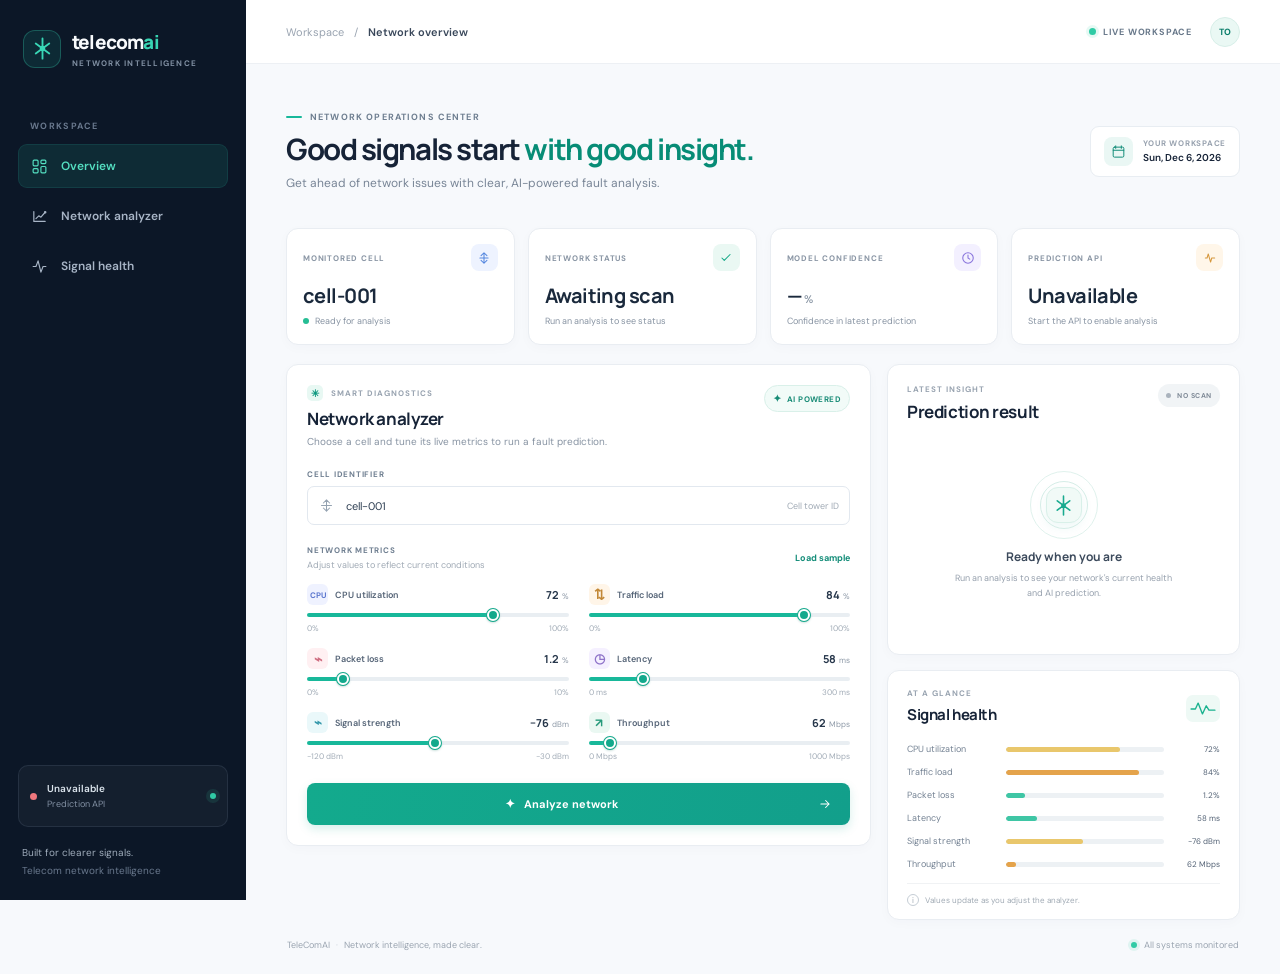
==== static/index.html @ db0d096e "ui/ux" ====
<!doctype html>
<html lang="en">
  <head>
    <meta charset="utf-8">
    <meta name="viewport" content="width=device-width, initial-scale=1">
    <meta name="theme-color" content="#0c1727">
    <meta name="description" content="TeleComAI network operations dashboard for telecom fault prediction and network health analysis.">
    <title>TeleComAI — Network operations</title>
    <link rel="preconnect" href="https://fonts.googleapis.com">
    <link rel="preconnect" href="https://fonts.gstatic.com" crossorigin>
    <link href="https://fonts.googleapis.com/css2?family=DM+Sans:wght@400;500;600;700&family=Manrope:wght@400;500;600;700;800&display=swap" rel="stylesheet">
    <link rel="stylesheet" href="/static/styles.css">
    <script src="/static/app.js" defer></script>
  </head>
  <body>
    <a class="skip-link" href="#main-content">Skip to dashboard</a>
    <div class="app-shell">
      <aside class="sidebar" aria-label="Main navigation">
        <a class="brand" href="/" aria-label="TeleComAI home">
          <span class="brand-mark" aria-hidden="true">
            <svg viewBox="0 0 32 32" fill="none"><path d="M16 4v24M8 10l16 12M24 10 8 22" stroke="currentColor" stroke-width="2.2" stroke-linecap="round"/><circle cx="16" cy="16" r="3.2" fill="currentColor"/></svg>
          </span>
          <span class="brand-copy"><strong>telecom<span>ai</span></strong><small>NETWORK INTELLIGENCE</small></span>
        </a>

        <p class="nav-label">WORKSPACE</p>
        <nav class="nav-links">
          <a class="nav-link active" href="#overview" aria-current="page">
            <svg viewBox="0 0 24 24" aria-hidden="true"><rect x="3" y="3" width="7" height="8" rx="1.5"/><rect x="14" y="3" width="7" height="5" rx="1.5"/><rect x="14" y="12" width="7" height="9" rx="1.5"/><rect x="3" y="15" width="7" height="6" rx="1.5"/></svg>
            Overview
          </a>
          <a class="nav-link" href="#analyzer">
            <svg viewBox="0 0 24 24" aria-hidden="true"><path d="M4 19V5m0 14h16M7 15l4-4 3 2 6-7"/><circle cx="20" cy="6" r="1"/></svg>
            Network analyzer
          </a>
          <a class="nav-link" href="#health">
            <svg viewBox="0 0 24 24" aria-hidden="true"><path d="M3 12h4l3-8 4 16 3-8h4"/></svg>
            Signal health
          </a>
        </nav>

        <div class="sidebar-bottom">
          <div class="sidebar-status">
            <span class="status-indicator" id="sidebar-status-indicator"></span>
            <span><strong id="sidebar-status">Connecting</strong><small>Prediction API</small></span>
            <span class="status-pulse" aria-hidden="true"></span>
          </div>
          <div class="sidebar-foot">Built for clearer signals.<br><span>Telecom network intelligence</span></div>
        </div>
      </aside>

      <main id="main-content" class="main-content">
        <header class="topbar">
          <div class="breadcrumbs"><span>Workspace</span><span aria-hidden="true">/</span><strong>Network overview</strong></div>
          <div class="topbar-right">
            <span class="live-label"><span class="live-dot"></span> LIVE WORKSPACE</span>
            <span class="avatar" aria-label="Telecom operator">TO</span>
          </div>
        </header>

        <div class="page-content">
          <section id="overview" class="welcome-row" aria-labelledby="page-title">
            <div>
              <p class="eyebrow"><span class="eyebrow-line"></span> NETWORK OPERATIONS CENTER</p>
              <h1 id="page-title">Good signals start <span>with good insight.</span></h1>
              <p class="welcome-copy">Get ahead of network issues with clear, AI-powered fault analysis.</p>
            </div>
            <div class="date-chip">
              <span class="date-icon" aria-hidden="true">
                <svg viewBox="0 0 24 24"><rect x="3.5" y="5" width="17" height="16" rx="2"/><path d="M7.5 3v4M16.5 3v4M3.5 10h17"/></svg>
              </span>
              <span><small>YOUR WORKSPACE</small><strong id="current-date">Today</strong></span>
            </div>
          </section>

          <section class="summary-grid" aria-label="Network summary">
            <article class="summary-card cell-summary">
              <div class="summary-top"><span class="summary-label">MONITORED CELL</span><span class="summary-icon icon-blue" aria-hidden="true"><svg viewBox="0 0 24 24"><path d="M12 3v18m-5-5 5 5 5-5M7 8l5-5 5 5"/><path d="M5 12h14"/></svg></span></div>
              <strong id="summary-cell" class="summary-value">cell-001</strong>
              <span class="summary-note"><span class="note-dot green"></span> Ready for analysis</span>
            </article>
            <article class="summary-card">
              <div class="summary-top"><span class="summary-label">NETWORK STATUS</span><span class="summary-icon icon-green" aria-hidden="true"><svg viewBox="0 0 24 24"><path d="m5 12 4 4L19 6"/></svg></span></div>
              <strong id="summary-status" class="summary-value">Awaiting scan</strong>
              <span id="summary-status-note" class="summary-note">Run an analysis to see status</span>
            </article>
            <article class="summary-card">
              <div class="summary-top"><span class="summary-label">MODEL CONFIDENCE</span><span class="summary-icon icon-violet" aria-hidden="true"><svg viewBox="0 0 24 24"><circle cx="12" cy="12" r="9"/><path d="M12 7v5l3 2"/></svg></span></div>
              <strong id="summary-confidence" class="summary-value">—<small>%</small></strong>
              <span class="summary-note">Confidence in latest prediction</span>
            </article>
            <article class="summary-card api-card">
              <div class="summary-top"><span class="summary-label">PREDICTION API</span><span class="summary-icon icon-amber" aria-hidden="true"><svg viewBox="0 0 24 24"><path d="M4 12h3l2-7 4 14 2-7h5"/></svg></span></div>
              <strong id="api-status" class="summary-value">Checking…</strong>
              <span id="api-note" class="summary-note">Connecting to local service</span>
            </article>
          </section>

          <section id="analyzer" class="analysis-layout" aria-label="Network analysis">
            <article class="panel analyzer-panel">
              <div class="panel-heading">
                <div>
                  <div class="section-kicker"><span class="kicker-icon" aria-hidden="true">✳</span> SMART DIAGNOSTICS</div>
                  <h2>Network analyzer</h2>
                  <p>Choose a cell and tune its live metrics to run a fault prediction.</p>
                </div>
                <span class="ai-badge"><span aria-hidden="true">✦</span> AI POWERED</span>
              </div>

              <form id="analysis-form">
                <label class="field-label" for="cell-id">CELL IDENTIFIER</label>
                <div class="cell-input-wrap">
                  <span class="cell-input-icon" aria-hidden="true">
                    <svg viewBox="0 0 24 24"><path d="M12 3v18m-5-5 5 5 5-5M7 8l5-5 5 5M4 12h16"/></svg>
                  </span>
                  <input id="cell-id" name="cell_id" type="text" value="cell-001" maxlength="64" autocomplete="off" required aria-describedby="cell-help">
                  <span id="cell-help" class="input-hint">Cell tower ID</span>
                </div>

                <div class="metrics-heading">
                  <div><span class="field-label">NETWORK METRICS</span><span class="metrics-subtitle">Adjust values to reflect current conditions</span></div>
                  <button id="sample-button" class="text-button" type="button">Load sample</button>
                </div>

                <div class="metrics-grid">
                  <div class="metric-control">
                    <label for="cpu"><span class="metric-name"><span class="metric-symbol cpu-symbol">CPU</span>CPU utilization</span><span class="metric-output"><output id="cpu-value" for="cpu">72</output><span>%</span></span></label>
                    <input id="cpu" name="cpu" type="range" min="0" max="100" step="1" value="72">
                    <div class="range-ends"><span>0%</span><span>100%</span></div>
                  </div>
                  <div class="metric-control">
                    <label for="traffic"><span class="metric-name"><span class="metric-symbol traffic-symbol">⇅</span>Traffic load</span><span class="metric-output"><output id="traffic-value" for="traffic">84</output><span>%</span></span></label>
                    <input id="traffic" name="traffic" type="range" min="0" max="100" step="1" value="84">
                    <div class="range-ends"><span>0%</span><span>100%</span></div>
                  </div>
                  <div class="metric-control">
                    <label for="packet-loss"><span class="metric-name"><span class="metric-symbol loss-symbol">⌁</span>Packet loss</span><span class="metric-output"><output id="packet-loss-value" for="packet-loss">1.2</output><span>%</span></span></label>
                    <input id="packet-loss" name="packet_loss" type="range" min="0" max="10" step="0.1" value="1.2">
                    <div class="range-ends"><span>0%</span><span>10%</span></div>
                  </div>
                  <div class="metric-control">
                    <label for="latency"><span class="metric-name"><span class="metric-symbol latency-symbol">◷</span>Latency</span><span class="metric-output"><output id="latency-value" for="latency">58</output><span>ms</span></span></label>
                    <input id="latency" name="latency" type="range" min="0" max="300" step="1" value="58">
                    <div class="range-ends"><span>0 ms</span><span>300 ms</span></div>
                  </div>
                  <div class="metric-control">
                    <label for="signal-strength"><span class="metric-name"><span class="metric-symbol signal-symbol">⌁</span>Signal strength</span><span class="metric-output"><output id="signal-strength-value" for="signal-strength">−76</output><span>dBm</span></span></label>
                    <input id="signal-strength" name="signal_strength" type="range" min="-120" max="-30" step="1" value="-76">
                    <div class="range-ends"><span>−120 dBm</span><span>−30 dBm</span></div>
                  </div>
                  <div class="metric-control">
                    <label for="throughput"><span class="metric-name"><span class="metric-symbol throughput-symbol">↗</span>Throughput</span><span class="metric-output"><output id="throughput-value" for="throughput">62</output><span>Mbps</span></span></label>
                    <input id="throughput" name="throughput" type="range" min="0" max="1000" step="1" value="62">
                    <div class="range-ends"><span>0 Mbps</span><span>1000 Mbps</span></div>
                  </div>
                </div>

                <div id="form-error" class="form-error" role="alert" hidden></div>
                <button id="analyze-button" class="primary-button" type="submit">
                  <span class="button-sparkle" aria-hidden="true">✦</span>
                  <span class="button-label">Analyze network</span>
                  <svg class="button-arrow" viewBox="0 0 24 24" aria-hidden="true"><path d="M5 12h14m-6-6 6 6-6 6"/></svg>
                </button>
              </form>
            </article>

            <div class="right-column">
              <article class="panel result-panel" aria-live="polite" aria-atomic="true">
                <div class="result-top">
                  <div><div class="section-kicker">LATEST INSIGHT</div><h2>Prediction result</h2></div>
                  <span id="result-status-pill" class="result-pill idle"><span class="pill-dot"></span><span id="result-status-label">NO SCAN</span></span>
                </div>
                <div id="result-empty" class="result-empty">
                  <div class="empty-art" aria-hidden="true">
                    <span class="orbit orbit-one"></span><span class="orbit orbit-two"></span>
                    <span class="empty-core"><svg viewBox="0 0 32 32"><path d="M16 4v24M8 10l16 12M24 10 8 22" stroke="currentColor" stroke-width="2" stroke-linecap="round"/><circle cx="16" cy="16" r="3" fill="currentColor"/></svg></span>
                  </div>
                  <strong>Ready when you are</strong>
                  <p>Run an analysis to see your network's current health and AI prediction.</p>
                </div>
                <div id="result-content" class="result-content" hidden>
                  <div class="fault-result"><span class="fault-icon" aria-hidden="true"><svg viewBox="0 0 24 24"><path d="M12 3 2.8 19h18.4L12 3Z"/><path d="M12 9v4m0 3h.01"/></svg></span><div><span class="result-overline">PREDICTED CONDITION</span><strong id="predicted-fault">—</strong></div></div>
                  <div class="confidence-row"><span>Model confidence</span><strong id="result-confidence">—%</strong></div>
                  <div class="confidence-track" aria-hidden="true"><span id="confidence-fill"></span></div>
                  <div class="recommendation-box"><span class="recommendation-icon" aria-hidden="true"><svg viewBox="0 0 24 24"><path d="M9 18h6m-5 4h4m-5-7.2a7 7 0 1 1 6 0c-.8.5-1 1.3-1 2.2h-4c0-.9-.2-1.7-1-2.2Z"/></svg></span><div><strong>Suggested next step</strong><p id="recommendation-text">Run an analysis to get a recommended action.</p></div></div>
                  <p class="result-cell">Analysis for <strong id="result-cell">—</strong></p>
                </div>
              </article>

              <article id="health" class="panel health-panel">
                <div class="health-heading"><div><div class="section-kicker">AT A GLANCE</div><h2>Signal health</h2></div><span class="health-wave" aria-hidden="true"><svg viewBox="0 0 48 28"><path d="M2 15h8l5-11 8 20 7-15 5 8h11" fill="none" stroke="currentColor" stroke-width="2.5" stroke-linecap="round" stroke-linejoin="round"/></svg></span></div>
                <div id="health-metrics" class="health-metrics" aria-label="Current network metric levels"></div>
                <p class="health-footnote"><span class="health-info" aria-hidden="true">i</span> Values update as you adjust the analyzer.</p>
              </article>
            </div>
          </section>

          <footer class="page-footer"><span>TeleComAI <span class="footer-dot">·</span> Network intelligence, made clear.</span><span><span class="footer-live"></span> All systems monitored</span></footer>
        </div>
      </main>
    </div>
  </body>
</html>
---- static/styles.css ----
:root {
  color-scheme: light;
  --ink: #162337;
  --muted: #7e8a9a;
  --line: #e9edf2;
  --canvas: #f7f9fc;
  --teal: #18b89a;
  --teal-dark: #078c76;
  --navy: #0c1727;
  --font-body: "DM Sans", sans-serif;
  --font-display: "Manrope", sans-serif;
}

* { box-sizing: border-box; }
html { min-width: 320px; scroll-behavior: smooth; }
body { margin: 0; color: var(--ink); background: var(--canvas); font-family: var(--font-body); font-size: 14px; -webkit-font-smoothing: antialiased; }
button, input { font: inherit; }
button, a, input { -webkit-tap-highlight-color: transparent; }
a { color: inherit; }
.skip-link { position: fixed; z-index: 10; top: 10px; left: 10px; padding: 10px 14px; transform: translateY(-160%); border-radius: 8px; color: #fff; background: var(--navy); }
.skip-link:focus { transform: translateY(0); }
.app-shell { min-height: 100vh; }
.sidebar { position: fixed; inset: 0 auto 0 0; z-index: 3; display: flex; width: 246px; flex-direction: column; padding: 29px 18px 20px; color: #bdc8d8; background: var(--navy); }
.brand { display: flex; width: fit-content; align-items: center; gap: 11px; margin: 0 0 52px 5px; text-decoration: none; }
.brand-mark { display: grid; width: 38px; height: 38px; place-items: center; border: 1px solid rgba(60, 217, 183, .28); border-radius: 12px; color: #39d7b6; background: rgba(30, 182, 154, .12); }
.brand-mark svg { width: 27px; height: 27px; }
.brand-copy { display: flex; flex-direction: column; gap: 3px; }
.brand-copy strong { color: #f8fafc; font-family: var(--font-display); font-size: 19px; font-weight: 800; letter-spacing: -.8px; }
.brand-copy strong span { color: #38d5b3; }
.brand-copy small { color: #8190a3; font-size: 8px; font-weight: 700; letter-spacing: 1.25px; }
.nav-label { margin: 0 0 12px 12px; color: #69788d; font-size: 9px; font-weight: 700; letter-spacing: 1.3px; }
.nav-links { display: grid; gap: 6px; }
.nav-link { display: flex; min-height: 44px; align-items: center; gap: 13px; padding: 0 12px; border: 1px solid transparent; border-radius: 9px; color: #a8b5c6; font-size: 12px; font-weight: 600; text-decoration: none; transition: color 180ms ease, background 180ms ease, border-color 180ms ease; }
.nav-link svg { width: 17px; height: 17px; fill: none; stroke: currentColor; stroke-width: 1.65; stroke-linecap: round; stroke-linejoin: round; }
.nav-link:hover { color: #f5fafb; background: rgba(255, 255, 255, .055); }
.nav-link.active { border-color: rgba(40, 199, 168, .12); color: #54dfc1; background: rgba(32, 187, 157, .12); }
.sidebar-bottom { margin-top: auto; }
.sidebar-status { display: flex; min-height: 62px; align-items: center; gap: 10px; padding: 11px; border: 1px solid rgba(158, 180, 204, .12); border-radius: 10px; background: rgba(255, 255, 255, .035); }
.status-indicator, .note-dot, .live-dot, .footer-live { width: 7px; height: 7px; flex: 0 0 auto; border-radius: 50%; background: #e7ae58; }
.status-indicator.online, .live-dot, .footer-live { background: #30cba5; }
.status-indicator.offline { background: #ef777d; }
.sidebar-status > span:nth-child(2) { display: grid; gap: 3px; }
.sidebar-status strong { color: #dce5ed; font-size: 10px; font-weight: 600; }
.sidebar-status small { color: #8290a3; font-size: 9px; }
.status-pulse { width: 6px; height: 6px; margin-left: auto; border-radius: 50%; background: #30cba5; box-shadow: 0 0 0 4px rgba(48, 203, 165, .12); }
.sidebar-foot { margin: 17px 4px 0; color: #9eabba; font-size: 10px; line-height: 1.8; }
.sidebar-foot span { color: #69788d; }
.main-content { min-height: 100vh; margin-left: 246px; }
.topbar { position: sticky; z-index: 2; top: 0; display: flex; height: 64px; align-items: center; justify-content: space-between; padding: 0 40px; border-bottom: 1px solid #edf0f4; background: rgba(255, 255, 255, .94); backdrop-filter: blur(12px); }
.breadcrumbs { display: flex; align-items: center; gap: 10px; color: #99a3b0; font-size: 11px; }
.breadcrumbs strong { color: #39475a; font-weight: 600; }
.topbar-right { display: flex; align-items: center; gap: 18px; }
.live-label { display: flex; align-items: center; gap: 7px; color: #68788a; font-size: 9px; font-weight: 700; letter-spacing: .8px; }
.live-dot, .footer-live { box-shadow: 0 0 0 3px rgba(48, 203, 165, .12); }
.avatar { display: grid; width: 30px; height: 30px; place-items: center; border: 1px solid #d7eee8; border-radius: 50%; color: #087c69; background: #eaf8f4; font-size: 9px; font-weight: 700; }
.page-content { width: min(100%, 1440px); margin: 0 auto; padding: 33px 40px 20px; }
.welcome-row { display: flex; min-height: 108px; align-items: center; justify-content: space-between; gap: 20px; margin-bottom: 23px; }
.eyebrow, .section-kicker { display: flex; align-items: center; gap: 8px; margin: 0 0 9px; color: #6e7e90; font-size: 9px; font-weight: 700; letter-spacing: 1.15px; }
.eyebrow-line { width: 16px; height: 2px; border-radius: 3px; background: var(--teal); }
h1, h2, p { margin-top: 0; }
h1 { margin-bottom: 7px; font-family: var(--font-display); font-size: clamp(25px, 2.3vw, 34px); font-weight: 700; letter-spacing: -1.45px; line-height: 1.2; }
h1 span { color: var(--teal-dark); }
.welcome-copy { margin-bottom: 0; color: #788596; font-size: 12px; }
.date-chip { display: flex; flex: 0 0 auto; align-items: center; gap: 10px; padding: 10px 13px; border: 1px solid #e8edf2; border-radius: 9px; background: #fff; }
.date-icon { display: grid; width: 29px; height: 29px; place-items: center; border-radius: 8px; color: #148d79; background: #eaf7f4; }
.date-icon svg { width: 15px; height: 15px; fill: none; stroke: currentColor; stroke-width: 1.6; stroke-linecap: round; stroke-linejoin: round; }
.date-chip > span:last-child { display: grid; gap: 3px; }
.date-chip small { color: #98a2af; font-size: 8px; font-weight: 700; letter-spacing: .75px; }
.date-chip strong { font-size: 10px; font-weight: 600; }
.summary-grid { display: grid; grid-template-columns: repeat(4, minmax(0, 1fr)); gap: 13px; margin-bottom: 19px; }
.summary-card, .panel { border: 1px solid #e9edf2; border-radius: 12px; background: #fff; box-shadow: 0 3px 12px rgba(23, 44, 74, .025); }
.summary-card { min-height: 117px; padding: 15px 16px 13px; }
.summary-top { display: flex; align-items: center; justify-content: space-between; margin-bottom: 11px; }
.summary-label { color: #8995a4; font-size: 8px; font-weight: 700; letter-spacing: .8px; }
.summary-icon { display: grid; width: 27px; height: 27px; place-items: center; border-radius: 8px; }
.summary-icon svg { width: 14px; height: 14px; fill: none; stroke: currentColor; stroke-width: 1.8; stroke-linecap: round; stroke-linejoin: round; }
.icon-blue { color: #5587df; background: #eef3ff; }
.icon-green { color: #13a886; background: #eaf8f3; }
.icon-violet { color: #8874dc; background: #f3f0ff; }
.icon-amber { color: #d6983e; background: #fff6e9; }
.summary-value { display: block; overflow: hidden; color: #1a293c; font-family: var(--font-display); font-size: 20px; font-weight: 700; letter-spacing: -.55px; text-overflow: ellipsis; white-space: nowrap; }
.summary-value small { margin-left: 2px; color: #8592a1; font-family: var(--font-body); font-size: 11px; font-weight: 500; }
.summary-note { display: flex; align-items: center; gap: 6px; margin-top: 6px; color: #8793a2; font-size: 9px; }
.note-dot { width: 6px; height: 6px; }
.note-dot.green { background: #26bd94; }
.analysis-layout { display: grid; grid-template-columns: minmax(0, 1.56fr) minmax(270px, .94fr); align-items: start; gap: 16px; }
.panel { padding: 20px; }
.panel-heading, .result-top, .health-heading { display: flex; align-items: flex-start; justify-content: space-between; gap: 12px; }
.section-kicker { margin-bottom: 6px; color: #98a3b0; font-size: 8px; letter-spacing: 1px; }
.kicker-icon { display: grid; width: 16px; height: 16px; place-items: center; border-radius: 5px; color: #0b977e; background: #e8f8f3; font-size: 10px; }
h2 { margin-bottom: 4px; font-family: var(--font-display); font-size: 17px; font-weight: 700; letter-spacing: -.45px; }
.panel-heading p { margin-bottom: 0; color: #8793a2; font-size: 10px; line-height: 1.5; }
.ai-badge { display: flex; flex: 0 0 auto; align-items: center; gap: 5px; padding: 6px 8px; border: 1px solid #d9f0e9; border-radius: 20px; color: #188b76; background: #f2fbf8; font-size: 8px; font-weight: 700; letter-spacing: .45px; }
.ai-badge span { font-size: 10px; }
.field-label { display: block; color: #6e7e90; font-size: 8px; font-weight: 700; letter-spacing: .75px; }
#analysis-form { margin-top: 20px; }
.cell-input-wrap { position: relative; display: flex; height: 39px; align-items: center; margin-top: 7px; border: 1px solid #e2e8ef; border-radius: 7px; background: #fff; transition: border-color 180ms ease, box-shadow 180ms ease; }
.cell-input-wrap:focus-within { border-color: #46bda5; box-shadow: 0 0 0 3px rgba(24, 184, 154, .11); }
.cell-input-icon { display: grid; width: 36px; flex: 0 0 auto; place-items: center; color: #94a2b1; }
.cell-input-icon svg { width: 15px; height: 15px; fill: none; stroke: currentColor; stroke-width: 1.65; stroke-linecap: round; stroke-linejoin: round; }
.cell-input-wrap input { width: 100%; height: 100%; border: 0; outline: 0; color: #304054; background: transparent; font-size: 11px; }
.input-hint { padding: 0 10px; color: #a0aab5; font-size: 9px; white-space: nowrap; }
.metrics-heading { display: flex; align-items: center; justify-content: space-between; gap: 10px; margin: 20px 0 13px; }
.metrics-heading > div { display: grid; gap: 4px; }
.metrics-subtitle { color: #a0aab5; font-size: 9px; }
.text-button { padding: 5px 0 5px 8px; border: 0; color: #148d79; background: transparent; font-size: 9px; font-weight: 700; cursor: pointer; }
.text-button:hover { color: #086a5a; text-decoration: underline; }
.metrics-grid { display: grid; grid-template-columns: repeat(2, minmax(0, 1fr)); column-gap: 20px; row-gap: 15px; }
.metric-control label { display: flex; align-items: center; justify-content: space-between; gap: 5px; margin-bottom: 8px; cursor: pointer; }
.metric-name { display: flex; min-width: 0; align-items: center; gap: 7px; color: #556477; font-size: 9px; font-weight: 600; }
.metric-symbol { display: grid; width: 21px; height: 21px; flex: 0 0 auto; place-items: center; border-radius: 6px; background: #f0f4f7; font-size: 8px; font-weight: 700; }
.cpu-symbol { color: #5d78cf; background: #eff2ff; }
.traffic-symbol { color: #c28837; background: #fff5e8; font-size: 13px; }
.loss-symbol { color: #cf6e81; background: #fff0f2; font-size: 14px; }
.latency-symbol { color: #8e72c9; background: #f5f0ff; font-size: 13px; }
.signal-symbol { color: #3397aa; background: #eaf8fa; font-size: 13px; }
.throughput-symbol { color: #269a7b; background: #eaf8f2; font-size: 12px; }
.metric-output { display: flex; align-items: baseline; gap: 3px; color: #8d99a7; font-size: 8px; white-space: nowrap; }
.metric-output output { color: #27374b; font-family: var(--font-display); font-size: 11px; font-weight: 700; }
.metric-control input[type="range"] { display: block; width: 100%; height: 4px; margin: 0; border-radius: 10px; outline: none; appearance: none; -webkit-appearance: none; background: linear-gradient(to right, #18b89a 0%, #18b89a var(--range-fill, 50%), #e9eef2 var(--range-fill, 50%), #e9eef2 100%); cursor: pointer; }
.metric-control input[type="range"]::-webkit-slider-thumb { width: 12px; height: 12px; border: 2px solid #fff; border-radius: 50%; appearance: none; -webkit-appearance: none; background: #13a98c; box-shadow: 0 0 0 1px #13a98c, 0 1px 3px #8eb9b1; }
.metric-control input[type="range"]::-moz-range-thumb { width: 9px; height: 9px; border: 2px solid #fff; border-radius: 50%; background: #13a98c; box-shadow: 0 0 0 1px #13a98c, 0 1px 3px #8eb9b1; }
.metric-control input[type="range"]:focus-visible::-webkit-slider-thumb { box-shadow: 0 0 0 4px rgba(24, 184, 154, .2); }
.range-ends { display: flex; justify-content: space-between; margin-top: 6px; color: #a2acb7; font-size: 8px; }
.primary-button { display: flex; width: 100%; height: 42px; align-items: center; justify-content: center; gap: 9px; margin-top: 22px; border: 0; border-radius: 8px; color: #fff; background: linear-gradient(100deg, #13aa8d, #129f8b); box-shadow: 0 4px 10px rgba(18, 159, 139, .17); font-size: 11px; font-weight: 700; cursor: pointer; transition: transform 180ms ease, box-shadow 180ms ease, background 180ms ease; }
.primary-button:hover { transform: translateY(-1px); background: linear-gradient(100deg, #0c9c81, #078e7a); box-shadow: 0 7px 15px rgba(18, 159, 139, .23); }
.primary-button:active { transform: translateY(0); }
.primary-button:focus-visible, .text-button:focus-visible, .nav-link:focus-visible { outline: 3px solid rgba(24, 184, 154, .35); outline-offset: 3px; }
.primary-button:disabled { opacity: .75; cursor: wait; }
.button-sparkle { font-size: 12px; }
.button-arrow { width: 14px; height: 14px; margin-left: auto; margin-right: 12px; fill: none; stroke: currentColor; stroke-width: 1.8; stroke-linecap: round; stroke-linejoin: round; }
.button-sparkle { margin-left: auto; }
.form-error { margin-top: 12px; padding: 10px 12px; border: 1px solid #f3d1d2; border-radius: 7px; color: #a43e48; background: #fff5f5; font-size: 10px; line-height: 1.5; }
.right-column { display: grid; gap: 15px; }
.result-panel { min-height: 278px; padding: 19px; }
.result-top h2 { margin-bottom: 0; }
.result-pill { display: inline-flex; min-height: 23px; flex: 0 0 auto; align-items: center; gap: 6px; padding: 0 8px; border-radius: 20px; color: #7e8996; background: #f1f4f6; font-size: 7px; font-weight: 700; letter-spacing: .55px; }
.result-pill .pill-dot { width: 5px; height: 5px; border-radius: 50%; background: #aab3bd; }
.result-pill.normal { color: #168269; background: #eaf8f2; }
.result-pill.normal .pill-dot { background: #20ad83; }
.result-pill.warning { color: #a16b15; background: #fff5e5; }
.result-pill.warning .pill-dot { background: #e2a341; }
.result-pill.check { color: #ac4850; background: #fff0f0; }
.result-pill.check .pill-dot { background: #df6570; }
.result-empty { display: flex; min-height: 212px; flex-direction: column; align-items: center; justify-content: center; padding: 10px 13px 2px; text-align: center; }
.empty-art { position: relative; display: grid; width: 82px; height: 78px; place-items: center; margin-bottom: 4px; }
.orbit { position: absolute; border: 1px solid #e0f2ed; border-radius: 50%; }
.orbit-one { width: 68px; height: 68px; }
.orbit-two { width: 48px; height: 48px; border-color: #d5ede7; }
.empty-core { display: grid; width: 36px; height: 36px; place-items: center; border: 1px solid #d9f0e9; border-radius: 12px; color: #18aa8f; background: #f1faf7; box-shadow: 0 4px 12px rgba(18, 159, 139, .08); }
.empty-core svg { width: 25px; height: 25px; }
.result-empty > strong { color: #3c4a5c; font-family: var(--font-display); font-size: 12px; }
.result-empty > p { max-width: 225px; margin: 6px 0 0; color: #96a0ad; font-size: 9px; line-height: 1.6; }
.result-content { padding-top: 21px; }
.fault-result { display: flex; align-items: center; gap: 11px; }
.fault-icon { display: grid; width: 38px; height: 38px; flex: 0 0 auto; place-items: center; border-radius: 10px; color: #d28e2f; background: #fff5e8; }
.fault-icon svg { width: 20px; height: 20px; fill: none; stroke: currentColor; stroke-width: 1.65; stroke-linecap: round; stroke-linejoin: round; }
.fault-result > div { display: grid; gap: 4px; }
.result-overline { color: #96a0ad; font-size: 7px; font-weight: 700; letter-spacing: .8px; }
.fault-result strong { color: #1e3043; font-family: var(--font-display); font-size: 17px; font-weight: 700; text-transform: capitalize; }
.confidence-row { display: flex; justify-content: space-between; margin: 19px 0 7px; color: #778595; font-size: 9px; }
.confidence-row strong { color: #304157; font-size: 10px; }
.confidence-track { overflow: hidden; height: 6px; border-radius: 8px; background: #edf1f4; }
.confidence-track span { display: block; width: 0; height: 100%; border-radius: inherit; background: linear-gradient(90deg, #1bb79a, #74d3ad); transition: width 350ms ease; }
.recommendation-box { display: flex; gap: 9px; margin-top: 17px; padding: 11px; border: 1px solid #e4f1eb; border-radius: 8px; background: #f7fbf8; }
.recommendation-icon { display: grid; width: 24px; height: 24px; flex: 0 0 auto; place-items: center; border-radius: 7px; color: #419775; background: #e8f5ed; }
.recommendation-icon svg { width: 14px; height: 14px; fill: none; stroke: currentColor; stroke-width: 1.65; stroke-linecap: round; stroke-linejoin: round; }
.recommendation-box > div > strong { color: #557264; font-size: 8px; font-weight: 700; }
.recommendation-box p { margin: 4px 0 0; color: #708477; font-size: 9px; line-height: 1.5; }
.recommendation-box p.guidance-error { color: #a43e48; }
.result-cell { margin: 12px 0 0; color: #929eaa; font-size: 8px; }
.result-cell strong { color: #546476; font-weight: 600; }
.health-panel { padding: 17px 19px 13px; }
.health-heading { align-items: center; }
.health-heading h2 { font-size: 15px; }
.health-wave { display: grid; width: 34px; height: 27px; place-items: center; border-radius: 7px; color: #1ab28f; background: #eef9f5; }
.health-wave svg { width: 26px; height: 17px; }
.health-metrics { display: grid; gap: 11px; margin-top: 14px; }
.health-row { display: grid; grid-template-columns: 90px 1fr 47px; align-items: center; gap: 9px; }
.health-row > span:first-child { overflow: hidden; color: #748293; font-size: 9px; text-overflow: ellipsis; white-space: nowrap; }
.health-bar { overflow: hidden; height: 5px; border-radius: 5px; background: #edf1f4; }
.health-bar span { display: block; height: 100%; border-radius: inherit; background: #3fc6a5; transition: width 220ms ease, background 220ms ease; }
.health-row output { color: #536275; font-size: 8px; text-align: right; white-space: nowrap; }
.health-footnote { display: flex; align-items: center; gap: 6px; margin: 13px 0 0; padding-top: 10px; border-top: 1px solid #f0f2f4; color: #a0aab4; font-size: 8px; }
.health-info { display: grid; width: 12px; height: 12px; place-items: center; border: 1px solid #c5cdd5; border-radius: 50%; font-size: 8px; }
.page-footer { display: flex; justify-content: space-between; gap: 12px; padding: 19px 1px 3px; color: #9aa4b0; font-size: 9px; }
.footer-dot { margin: 0 4px; color: #c3cbd3; }
.page-footer > span:last-child { display: flex; align-items: center; gap: 7px; }
.footer-live { width: 6px; height: 6px; }

@media (min-width: 1500px) {
  .page-content { padding-top: 43px; }
  .summary-card { min-height: 126px; padding: 17px 18px; }
  .panel { padding: 23px; }
}

@media (max-width: 1150px) {
  .sidebar { width: 210px; }
  .main-content { margin-left: 210px; }
  .topbar { padding: 0 27px; }
  .page-content { padding-right: 27px; padding-left: 27px; }
  .analysis-layout { grid-template-columns: minmax(0, 1.35fr) minmax(250px, .85fr); gap: 12px; }
  .panel { padding: 17px; }
  .summary-grid { gap: 10px; }
  .summary-card { padding-right: 12px; padding-left: 12px; }
  .metric-name { font-size: 8px; }
  .health-row { grid-template-columns: 76px 1fr 42px; gap: 7px; }
}

@media (max-width: 900px) {
  .sidebar { width: 68px; align-items: center; padding: 20px 8px 15px; }
  .brand { margin: 0 0 42px; }
  .brand-copy, .nav-label, .nav-link:not(.active)::after, .nav-link { font-size: 0; }
  .nav-links { width: 100%; }
  .nav-link { min-height: 43px; justify-content: center; padding: 0; }
  .nav-link svg { width: 18px; height: 18px; }
  .nav-link.active { position: relative; }
  .nav-link.active::after { position: absolute; top: 100%; left: 50%; display: none; }
  .sidebar-status { justify-content: center; min-height: 35px; padding: 0; border: 0; background: none; }
  .sidebar-status > span:nth-child(2), .status-pulse, .sidebar-foot { display: none; }
  .main-content { margin-left: 68px; }
  .analysis-layout { grid-template-columns: minmax(0, 1.2fr) minmax(235px, .8fr); }
  .summary-grid { grid-template-columns: repeat(2, minmax(0, 1fr)); }
  .summary-card { min-height: 107px; }
}

@media (max-width: 680px) {
  .sidebar { inset: auto 0 0; width: auto; height: 62px; flex-direction: row; justify-content: center; padding: 7px 12px; border-top: 1px solid rgba(255, 255, 255, .1); }
  .brand, .sidebar-bottom { display: none; }
  .nav-label { display: none; }
  .nav-links { display: flex; width: min(100%, 400px); justify-content: space-around; gap: 8px; }
  .nav-link, .nav-link.active { display: flex; width: 58px; height: 46px; min-height: 46px; flex-direction: column; justify-content: center; gap: 3px; border: 1px solid transparent; border-radius: 9px; font-size: 7px; }
  .nav-link.active { border-color: rgba(40, 199, 168, .12); }
  .nav-link svg { width: 17px; height: 17px; }
  .main-content { margin-left: 0; padding-bottom: 62px; }
  .topbar { height: 53px; padding: 0 17px; }
  .topbar-right { gap: 12px; }
  .live-label { font-size: 8px; }
  .avatar { width: 27px; height: 27px; }
  .page-content { padding: 25px 16px 14px; }
  .welcome-row { min-height: auto; align-items: flex-start; margin-bottom: 19px; }
  .eyebrow { font-size: 8px; }
  h1 { max-width: 410px; font-size: clamp(25px, 6vw, 32px); letter-spacing: -1.2px; }
  .welcome-copy { max-width: 340px; font-size: 11px; line-height: 1.5; }
  .date-chip { display: none; }
  .summary-grid { gap: 9px; margin-bottom: 13px; }
  .summary-card { min-height: 102px; padding: 12px; }
  .summary-top { margin-bottom: 8px; }
  .summary-value { font-size: 18px; }
  .summary-note { font-size: 8px; }
  .analysis-layout { grid-template-columns: 1fr; gap: 12px; }
  .panel { padding: 17px; }
  .right-column { grid-template-columns: 1fr; gap: 12px; }
  .result-panel { min-height: 250px; }
  .result-empty { min-height: 185px; }
  .page-footer { flex-direction: column; gap: 8px; padding: 16px 2px; font-size: 8px; }
}

@media (max-width: 380px) {
  .page-content { padding-right: 12px; padding-left: 12px; }
  .panel { padding: 14px; }
  .metrics-grid { column-gap: 12px; }
  .metric-name { gap: 5px; font-size: 8px; }
  .metric-symbol { width: 18px; height: 18px; }
  .range-ends { font-size: 7px; }
  .summary-card { padding: 10px; }
  .summary-label { font-size: 7px; }
}

@media (prefers-reduced-motion: reduce) {
  *, *::before, *::after { scroll-behavior: auto !important; transition-duration: .01ms !important; animation-duration: .01ms !important; animation-iteration-count: 1 !important; }
}
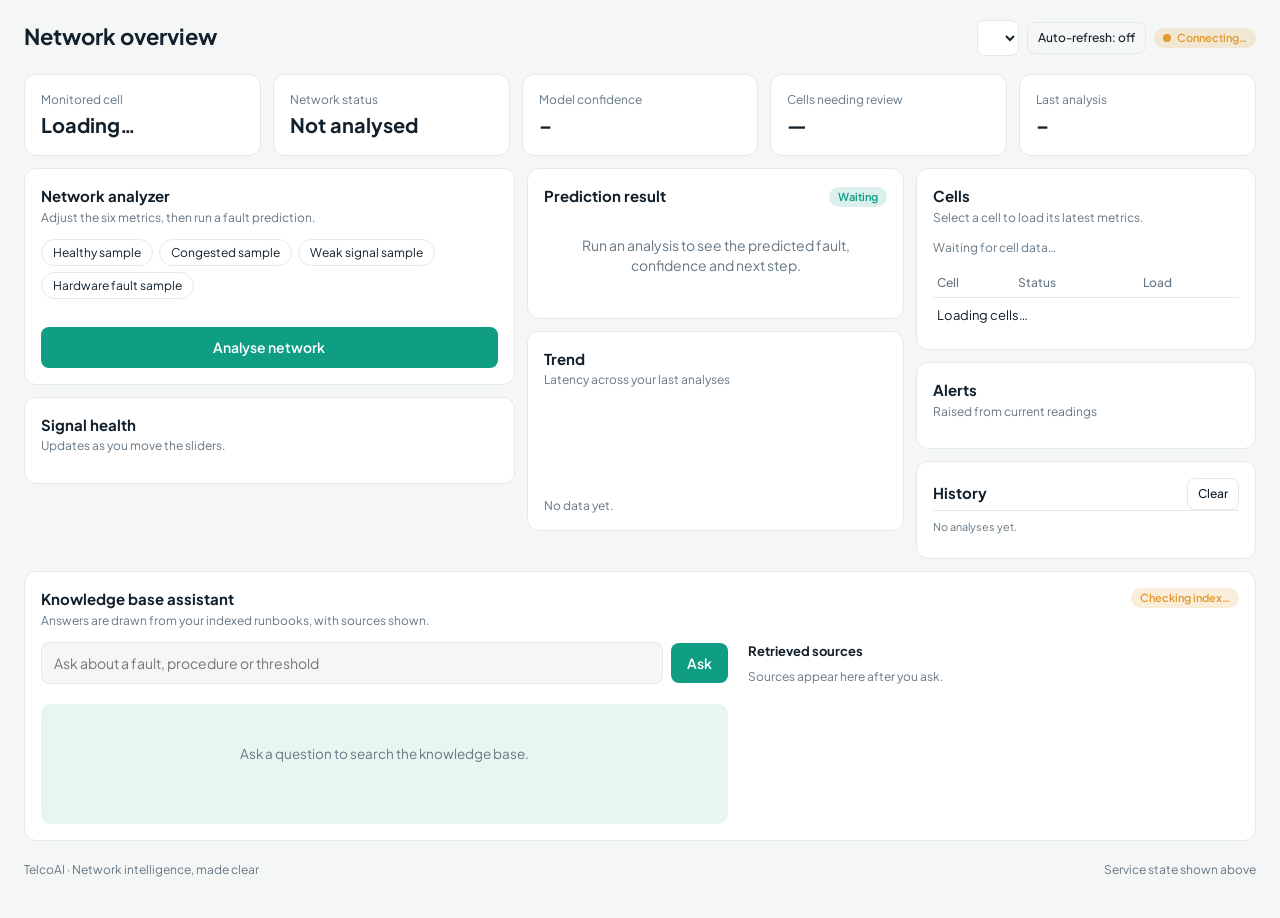
==== commit 796160a9: "new" ====
--- a/static/index.html
+++ b/static/index.html
@@ -1,203 +1,95 @@
-<!doctype html>
+<!DOCTYPE html>
 <html lang="en">
-  <head>
-    <meta charset="utf-8">
-    <meta name="viewport" content="width=device-width, initial-scale=1">
-    <meta name="theme-color" content="#0c1727">
-    <meta name="description" content="TeleComAI network operations dashboard for telecom fault prediction and network health analysis.">
-    <title>TeleComAI — Network operations</title>
-    <link rel="preconnect" href="https://fonts.googleapis.com">
-    <link rel="preconnect" href="https://fonts.gstatic.com" crossorigin>
-    <link href="https://fonts.googleapis.com/css2?family=DM+Sans:wght@400;500;600;700&family=Manrope:wght@400;500;600;700;800&display=swap" rel="stylesheet">
-    <link rel="stylesheet" href="/static/styles.css">
-    <script src="/static/app.js" defer></script>
-  </head>
-  <body>
-    <a class="skip-link" href="#main-content">Skip to dashboard</a>
-    <div class="app-shell">
-      <aside class="sidebar" aria-label="Main navigation">
-        <a class="brand" href="/" aria-label="TeleComAI home">
-          <span class="brand-mark" aria-hidden="true">
-            <svg viewBox="0 0 32 32" fill="none"><path d="M16 4v24M8 10l16 12M24 10 8 22" stroke="currentColor" stroke-width="2.2" stroke-linecap="round"/><circle cx="16" cy="16" r="3.2" fill="currentColor"/></svg>
-          </span>
-          <span class="brand-copy"><strong>telecom<span>ai</span></strong><small>NETWORK INTELLIGENCE</small></span>
-        </a>
+<head>
+<meta charset="utf-8">
+<meta name="viewport" content="width=device-width, initial-scale=1, viewport-fit=cover">
+<title>TelcoAI · Network overview</title>
+<link rel="preconnect" href="https://fonts.googleapis.com">
+<link href="https://fonts.googleapis.com/css2?family=Plus+Jakarta+Sans:wght@400;500;600;700&display=swap" rel="stylesheet">
+<link rel="stylesheet" href="/static/styles.css">
+</head>
+<body>
+<div class="wrap">
+<header>
+  <h1>Network overview<small id="today"></small></h1>
+  <div class="row">
+    <select id="cellSel" aria-label="Cell"></select>
+    <button class="btn ghost" id="auto" aria-pressed="false">Auto-refresh: off</button>
+    <span class="pill warn" id="apiStatus"><span class="dot warn"></span><span>Connecting…</span></span>
+  </div>
+</header>
 
-        <p class="nav-label">WORKSPACE</p>
-        <nav class="nav-links">
-          <a class="nav-link active" href="#overview" aria-current="page">
-            <svg viewBox="0 0 24 24" aria-hidden="true"><rect x="3" y="3" width="7" height="8" rx="1.5"/><rect x="14" y="3" width="7" height="5" rx="1.5"/><rect x="14" y="12" width="7" height="9" rx="1.5"/><rect x="3" y="15" width="7" height="6" rx="1.5"/></svg>
-            Overview
-          </a>
-          <a class="nav-link" href="#analyzer">
-            <svg viewBox="0 0 24 24" aria-hidden="true"><path d="M4 19V5m0 14h16M7 15l4-4 3 2 6-7"/><circle cx="20" cy="6" r="1"/></svg>
-            Network analyzer
-          </a>
-          <a class="nav-link" href="#health">
-            <svg viewBox="0 0 24 24" aria-hidden="true"><path d="M3 12h4l3-8 4 16 3-8h4"/></svg>
-            Signal health
-          </a>
-        </nav>
+<section class="kpis" aria-label="Summary">
+  <div class="card kpi"><div class="l">Monitored cell</div>  <div class="v" id="kCell">Loading…</div></div>
+  <div class="card kpi"><div class="l">Network status</div><div class="v" id="kStatus">Not analysed</div></div>
+  <div class="card kpi"><div class="l">Model confidence</div><div class="v" id="kConf">–</div></div>
+  <div class="card kpi"><div class="l">Cells needing review</div>  <div class="v" id="kReview">—</div></div>
+  <div class="card kpi"><div class="l">Last analysis</div><div class="v" id="kLast">–</div></div>
+</section>
 
-        <div class="sidebar-bottom">
-          <div class="sidebar-status">
-            <span class="status-indicator" id="sidebar-status-indicator"></span>
-            <span><strong id="sidebar-status">Connecting</strong><small>Prediction API</small></span>
-            <span class="status-pulse" aria-hidden="true"></span>
-          </div>
-          <div class="sidebar-foot">Built for clearer signals.<br><span>Telecom network intelligence</span></div>
-        </div>
-      </aside>
+<main class="grid">
+  <div class="col">
+    <section class="card">
+      <h2>Network analyzer</h2>
+      <p class="sub">Adjust the six metrics, then run a fault prediction.</p>
+      <div class="chips" aria-label="Presets">
+        <button class="chip" data-p="healthy">Healthy sample</button>
+        <button class="chip" data-p="congested">Congested sample</button>
+        <button class="chip" data-p="weak">Weak signal sample</button>
+        <button class="chip" data-p="hw">Hardware fault sample</button>
+      </div>
+      <div class="sliders" id="sliders"></div>
+      <button class="btn" id="run" style="width:100%">Analyse network</button>
+    </section>
+    <section class="card">
+      <h2>Signal health</h2><p class="sub">Updates as you move the sliders.</p>
+      <div class="bars" id="bars"></div>
+    </section>
+  </div>
 
-      <main id="main-content" class="main-content">
-        <header class="topbar">
-          <div class="breadcrumbs"><span>Workspace</span><span aria-hidden="true">/</span><strong>Network overview</strong></div>
-          <div class="topbar-right">
-            <span class="live-label"><span class="live-dot"></span> LIVE WORKSPACE</span>
-            <span class="avatar" aria-label="Telecom operator">TO</span>
-          </div>
-        </header>
+  <div class="col">
+    <section class="card" aria-live="polite">
+      <div class="row" style="justify-content:space-between"><h2>Prediction result</h2><span id="rPill" class="pill ok">Waiting</span></div>
+      <div id="result" aria-live="polite" aria-atomic="true"><div class="empty">Run an analysis to see the predicted fault, confidence and next step.</div></div>
+    </section>
+    <section class="card">
+      <h2>Trend</h2><p class="sub">Latency across your last analyses</p>
+      <svg class="spark" id="spark" viewBox="0 0 300 90" preserveAspectRatio="none"></svg>
+      <div class="sub" id="sparkNote" style="margin:6px 0 0">No data yet.</div>
+    </section>
+  </div>
 
-        <div class="page-content">
-          <section id="overview" class="welcome-row" aria-labelledby="page-title">
-            <div>
-              <p class="eyebrow"><span class="eyebrow-line"></span> NETWORK OPERATIONS CENTER</p>
-              <h1 id="page-title">Good signals start <span>with good insight.</span></h1>
-              <p class="welcome-copy">Get ahead of network issues with clear, AI-powered fault analysis.</p>
-            </div>
-            <div class="date-chip">
-              <span class="date-icon" aria-hidden="true">
-                <svg viewBox="0 0 24 24"><rect x="3.5" y="5" width="17" height="16" rx="2"/><path d="M7.5 3v4M16.5 3v4M3.5 10h17"/></svg>
-              </span>
-              <span><small>YOUR WORKSPACE</small><strong id="current-date">Today</strong></span>
-            </div>
-          </section>
+  <div class="col third">
+    <section class="card">
+      <h2>Cells</h2><p class="sub">Select a cell to load its latest metrics.</p>
+      <p class="sub" id="cellDetailStatus" aria-live="polite">Waiting for cell data…</p>
+      <div class="tablewrap"><table><thead><tr><th>Cell</th><th>Status</th><th>Load</th></tr></thead><tbody id="cells" aria-live="polite"><tr><td colspan="3">Loading cells…</td></tr></tbody></table></div>
+    </section>
+    <section class="card">
+      <h2>Alerts</h2><p class="sub">Raised from current readings</p>
+      <div id="alerts"></div>
+    </section>
+    <section class="card">
+      <div class="row" style="justify-content:space-between"><h2>History</h2><button class="btn ghost" id="clear">Clear</button></div>
+      <ul class="hist" id="hist"><li><small>No analyses yet.</small></li></ul>
+    </section>
+  </div>
+</main>
+<section class="card" style="margin-top:12px" aria-labelledby="kbT">
+  <div class="row" style="justify-content:space-between;align-items:flex-start"><div><h2 id="kbT">Knowledge base assistant</h2><p class="sub">Answers are drawn from your indexed runbooks, with sources shown.</p></div><span class="pill warn" id="kbStat" aria-live="polite">Checking index…</span></div>
+  <div class="kbgrid">
+    <div>
+      <div class="row" style="flex-wrap:nowrap"><input type="text" id="q" class="qin" placeholder="Ask about a fault, procedure or threshold" aria-label="Question"><button class="btn" id="ask">Ask</button></div>
+      <div class="chips" id="sugg" style="margin:10px 0"></div>
+      <div class="ans" id="ans" aria-live="polite" aria-atomic="true"><div class="empty">Ask a question to search the knowledge base.</div></div>
+    </div>
+    <div><h2 style="font-size:13px;margin-bottom:8px">Retrieved sources</h2><div id="srcs"><div class="sub">Sources appear here after you ask.</div></div></div>
+  </div>
+</section>
+<footer><span>TelcoAI · Network intelligence, made clear</span><span>Service state shown above</span></footer>
+</div>
 
-          <section class="summary-grid" aria-label="Network summary">
-            <article class="summary-card cell-summary">
-              <div class="summary-top"><span class="summary-label">MONITORED CELL</span><span class="summary-icon icon-blue" aria-hidden="true"><svg viewBox="0 0 24 24"><path d="M12 3v18m-5-5 5 5 5-5M7 8l5-5 5 5"/><path d="M5 12h14"/></svg></span></div>
-              <strong id="summary-cell" class="summary-value">cell-001</strong>
-              <span class="summary-note"><span class="note-dot green"></span> Ready for analysis</span>
-            </article>
-            <article class="summary-card">
-              <div class="summary-top"><span class="summary-label">NETWORK STATUS</span><span class="summary-icon icon-green" aria-hidden="true"><svg viewBox="0 0 24 24"><path d="m5 12 4 4L19 6"/></svg></span></div>
-              <strong id="summary-status" class="summary-value">Awaiting scan</strong>
-              <span id="summary-status-note" class="summary-note">Run an analysis to see status</span>
-            </article>
-            <article class="summary-card">
-              <div class="summary-top"><span class="summary-label">MODEL CONFIDENCE</span><span class="summary-icon icon-violet" aria-hidden="true"><svg viewBox="0 0 24 24"><circle cx="12" cy="12" r="9"/><path d="M12 7v5l3 2"/></svg></span></div>
-              <strong id="summary-confidence" class="summary-value">—<small>%</small></strong>
-              <span class="summary-note">Confidence in latest prediction</span>
-            </article>
-            <article class="summary-card api-card">
-              <div class="summary-top"><span class="summary-label">PREDICTION API</span><span class="summary-icon icon-amber" aria-hidden="true"><svg viewBox="0 0 24 24"><path d="M4 12h3l2-7 4 14 2-7h5"/></svg></span></div>
-              <strong id="api-status" class="summary-value">Checking…</strong>
-              <span id="api-note" class="summary-note">Connecting to local service</span>
-            </article>
-          </section>
-
-          <section id="analyzer" class="analysis-layout" aria-label="Network analysis">
-            <article class="panel analyzer-panel">
-              <div class="panel-heading">
-                <div>
-                  <div class="section-kicker"><span class="kicker-icon" aria-hidden="true">✳</span> SMART DIAGNOSTICS</div>
-                  <h2>Network analyzer</h2>
-                  <p>Choose a cell and tune its live metrics to run a fault prediction.</p>
-                </div>
-                <span class="ai-badge"><span aria-hidden="true">✦</span> AI POWERED</span>
-              </div>
-
-              <form id="analysis-form">
-                <label class="field-label" for="cell-id">CELL IDENTIFIER</label>
-                <div class="cell-input-wrap">
-                  <span class="cell-input-icon" aria-hidden="true">
-                    <svg viewBox="0 0 24 24"><path d="M12 3v18m-5-5 5 5 5-5M7 8l5-5 5 5M4 12h16"/></svg>
-                  </span>
-                  <input id="cell-id" name="cell_id" type="text" value="cell-001" maxlength="64" autocomplete="off" required aria-describedby="cell-help">
-                  <span id="cell-help" class="input-hint">Cell tower ID</span>
-                </div>
-
-                <div class="metrics-heading">
-                  <div><span class="field-label">NETWORK METRICS</span><span class="metrics-subtitle">Adjust values to reflect current conditions</span></div>
-                  <button id="sample-button" class="text-button" type="button">Load sample</button>
-                </div>
-
-                <div class="metrics-grid">
-                  <div class="metric-control">
-                    <label for="cpu"><span class="metric-name"><span class="metric-symbol cpu-symbol">CPU</span>CPU utilization</span><span class="metric-output"><output id="cpu-value" for="cpu">72</output><span>%</span></span></label>
-                    <input id="cpu" name="cpu" type="range" min="0" max="100" step="1" value="72">
-                    <div class="range-ends"><span>0%</span><span>100%</span></div>
-                  </div>
-                  <div class="metric-control">
-                    <label for="traffic"><span class="metric-name"><span class="metric-symbol traffic-symbol">⇅</span>Traffic load</span><span class="metric-output"><output id="traffic-value" for="traffic">84</output><span>%</span></span></label>
-                    <input id="traffic" name="traffic" type="range" min="0" max="100" step="1" value="84">
-                    <div class="range-ends"><span>0%</span><span>100%</span></div>
-                  </div>
-                  <div class="metric-control">
-                    <label for="packet-loss"><span class="metric-name"><span class="metric-symbol loss-symbol">⌁</span>Packet loss</span><span class="metric-output"><output id="packet-loss-value" for="packet-loss">1.2</output><span>%</span></span></label>
-                    <input id="packet-loss" name="packet_loss" type="range" min="0" max="10" step="0.1" value="1.2">
-                    <div class="range-ends"><span>0%</span><span>10%</span></div>
-                  </div>
-                  <div class="metric-control">
-                    <label for="latency"><span class="metric-name"><span class="metric-symbol latency-symbol">◷</span>Latency</span><span class="metric-output"><output id="latency-value" for="latency">58</output><span>ms</span></span></label>
-                    <input id="latency" name="latency" type="range" min="0" max="300" step="1" value="58">
-                    <div class="range-ends"><span>0 ms</span><span>300 ms</span></div>
-                  </div>
-                  <div class="metric-control">
-                    <label for="signal-strength"><span class="metric-name"><span class="metric-symbol signal-symbol">⌁</span>Signal strength</span><span class="metric-output"><output id="signal-strength-value" for="signal-strength">−76</output><span>dBm</span></span></label>
-                    <input id="signal-strength" name="signal_strength" type="range" min="-120" max="-30" step="1" value="-76">
-                    <div class="range-ends"><span>−120 dBm</span><span>−30 dBm</span></div>
-                  </div>
-                  <div class="metric-control">
-                    <label for="throughput"><span class="metric-name"><span class="metric-symbol throughput-symbol">↗</span>Throughput</span><span class="metric-output"><output id="throughput-value" for="throughput">62</output><span>Mbps</span></span></label>
-                    <input id="throughput" name="throughput" type="range" min="0" max="1000" step="1" value="62">
-                    <div class="range-ends"><span>0 Mbps</span><span>1000 Mbps</span></div>
-                  </div>
-                </div>
-
-                <div id="form-error" class="form-error" role="alert" hidden></div>
-                <button id="analyze-button" class="primary-button" type="submit">
-                  <span class="button-sparkle" aria-hidden="true">✦</span>
-                  <span class="button-label">Analyze network</span>
-                  <svg class="button-arrow" viewBox="0 0 24 24" aria-hidden="true"><path d="M5 12h14m-6-6 6 6-6 6"/></svg>
-                </button>
-              </form>
-            </article>
-
-            <div class="right-column">
-              <article class="panel result-panel" aria-live="polite" aria-atomic="true">
-                <div class="result-top">
-                  <div><div class="section-kicker">LATEST INSIGHT</div><h2>Prediction result</h2></div>
-                  <span id="result-status-pill" class="result-pill idle"><span class="pill-dot"></span><span id="result-status-label">NO SCAN</span></span>
-                </div>
-                <div id="result-empty" class="result-empty">
-                  <div class="empty-art" aria-hidden="true">
-                    <span class="orbit orbit-one"></span><span class="orbit orbit-two"></span>
-                    <span class="empty-core"><svg viewBox="0 0 32 32"><path d="M16 4v24M8 10l16 12M24 10 8 22" stroke="currentColor" stroke-width="2" stroke-linecap="round"/><circle cx="16" cy="16" r="3" fill="currentColor"/></svg></span>
-                  </div>
-                  <strong>Ready when you are</strong>
-                  <p>Run an analysis to see your network's current health and AI prediction.</p>
-                </div>
-                <div id="result-content" class="result-content" hidden>
-                  <div class="fault-result"><span class="fault-icon" aria-hidden="true"><svg viewBox="0 0 24 24"><path d="M12 3 2.8 19h18.4L12 3Z"/><path d="M12 9v4m0 3h.01"/></svg></span><div><span class="result-overline">PREDICTED CONDITION</span><strong id="predicted-fault">—</strong></div></div>
-                  <div class="confidence-row"><span>Model confidence</span><strong id="result-confidence">—%</strong></div>
-                  <div class="confidence-track" aria-hidden="true"><span id="confidence-fill"></span></div>
-                  <div class="recommendation-box"><span class="recommendation-icon" aria-hidden="true"><svg viewBox="0 0 24 24"><path d="M9 18h6m-5 4h4m-5-7.2a7 7 0 1 1 6 0c-.8.5-1 1.3-1 2.2h-4c0-.9-.2-1.7-1-2.2Z"/></svg></span><div><strong>Suggested next step</strong><p id="recommendation-text">Run an analysis to get a recommended action.</p></div></div>
-                  <p class="result-cell">Analysis for <strong id="result-cell">—</strong></p>
-                </div>
-              </article>
-
-              <article id="health" class="panel health-panel">
-                <div class="health-heading"><div><div class="section-kicker">AT A GLANCE</div><h2>Signal health</h2></div><span class="health-wave" aria-hidden="true"><svg viewBox="0 0 48 28"><path d="M2 15h8l5-11 8 20 7-15 5 8h11" fill="none" stroke="currentColor" stroke-width="2.5" stroke-linecap="round" stroke-linejoin="round"/></svg></span></div>
-                <div id="health-metrics" class="health-metrics" aria-label="Current network metric levels"></div>
-                <p class="health-footnote"><span class="health-info" aria-hidden="true">i</span> Values update as you adjust the analyzer.</p>
-              </article>
-            </div>
-          </section>
-
-          <footer class="page-footer"><span>TeleComAI <span class="footer-dot">·</span> Network intelligence, made clear.</span><span><span class="footer-live"></span> All systems monitored</span></footer>
-        </div>
-      </main>
-    </div>
-  </body>
+<script src="/api-config.js"></script>
+<script type="module" src="/static/app.js"></script>
+</body>
 </html>
--- a/static/styles.css
+++ b/static/styles.css
@@ -1,272 +1,63 @@
-:root {
-  color-scheme: light;
-  --ink: #162337;
-  --muted: #7e8a9a;
-  --line: #e9edf2;
-  --canvas: #f7f9fc;
-  --teal: #18b89a;
-  --teal-dark: #078c76;
-  --navy: #0c1727;
-  --font-body: "DM Sans", sans-serif;
-  --font-display: "Manrope", sans-serif;
-}
-
-* { box-sizing: border-box; }
-html { min-width: 320px; scroll-behavior: smooth; }
-body { margin: 0; color: var(--ink); background: var(--canvas); font-family: var(--font-body); font-size: 14px; -webkit-font-smoothing: antialiased; }
-button, input { font: inherit; }
-button, a, input { -webkit-tap-highlight-color: transparent; }
-a { color: inherit; }
-.skip-link { position: fixed; z-index: 10; top: 10px; left: 10px; padding: 10px 14px; transform: translateY(-160%); border-radius: 8px; color: #fff; background: var(--navy); }
-.skip-link:focus { transform: translateY(0); }
-.app-shell { min-height: 100vh; }
-.sidebar { position: fixed; inset: 0 auto 0 0; z-index: 3; display: flex; width: 246px; flex-direction: column; padding: 29px 18px 20px; color: #bdc8d8; background: var(--navy); }
-.brand { display: flex; width: fit-content; align-items: center; gap: 11px; margin: 0 0 52px 5px; text-decoration: none; }
-.brand-mark { display: grid; width: 38px; height: 38px; place-items: center; border: 1px solid rgba(60, 217, 183, .28); border-radius: 12px; color: #39d7b6; background: rgba(30, 182, 154, .12); }
-.brand-mark svg { width: 27px; height: 27px; }
-.brand-copy { display: flex; flex-direction: column; gap: 3px; }
-.brand-copy strong { color: #f8fafc; font-family: var(--font-display); font-size: 19px; font-weight: 800; letter-spacing: -.8px; }
-.brand-copy strong span { color: #38d5b3; }
-.brand-copy small { color: #8190a3; font-size: 8px; font-weight: 700; letter-spacing: 1.25px; }
-.nav-label { margin: 0 0 12px 12px; color: #69788d; font-size: 9px; font-weight: 700; letter-spacing: 1.3px; }
-.nav-links { display: grid; gap: 6px; }
-.nav-link { display: flex; min-height: 44px; align-items: center; gap: 13px; padding: 0 12px; border: 1px solid transparent; border-radius: 9px; color: #a8b5c6; font-size: 12px; font-weight: 600; text-decoration: none; transition: color 180ms ease, background 180ms ease, border-color 180ms ease; }
-.nav-link svg { width: 17px; height: 17px; fill: none; stroke: currentColor; stroke-width: 1.65; stroke-linecap: round; stroke-linejoin: round; }
-.nav-link:hover { color: #f5fafb; background: rgba(255, 255, 255, .055); }
-.nav-link.active { border-color: rgba(40, 199, 168, .12); color: #54dfc1; background: rgba(32, 187, 157, .12); }
-.sidebar-bottom { margin-top: auto; }
-.sidebar-status { display: flex; min-height: 62px; align-items: center; gap: 10px; padding: 11px; border: 1px solid rgba(158, 180, 204, .12); border-radius: 10px; background: rgba(255, 255, 255, .035); }
-.status-indicator, .note-dot, .live-dot, .footer-live { width: 7px; height: 7px; flex: 0 0 auto; border-radius: 50%; background: #e7ae58; }
-.status-indicator.online, .live-dot, .footer-live { background: #30cba5; }
-.status-indicator.offline { background: #ef777d; }
-.sidebar-status > span:nth-child(2) { display: grid; gap: 3px; }
-.sidebar-status strong { color: #dce5ed; font-size: 10px; font-weight: 600; }
-.sidebar-status small { color: #8290a3; font-size: 9px; }
-.status-pulse { width: 6px; height: 6px; margin-left: auto; border-radius: 50%; background: #30cba5; box-shadow: 0 0 0 4px rgba(48, 203, 165, .12); }
-.sidebar-foot { margin: 17px 4px 0; color: #9eabba; font-size: 10px; line-height: 1.8; }
-.sidebar-foot span { color: #69788d; }
-.main-content { min-height: 100vh; margin-left: 246px; }
-.topbar { position: sticky; z-index: 2; top: 0; display: flex; height: 64px; align-items: center; justify-content: space-between; padding: 0 40px; border-bottom: 1px solid #edf0f4; background: rgba(255, 255, 255, .94); backdrop-filter: blur(12px); }
-.breadcrumbs { display: flex; align-items: center; gap: 10px; color: #99a3b0; font-size: 11px; }
-.breadcrumbs strong { color: #39475a; font-weight: 600; }
-.topbar-right { display: flex; align-items: center; gap: 18px; }
-.live-label { display: flex; align-items: center; gap: 7px; color: #68788a; font-size: 9px; font-weight: 700; letter-spacing: .8px; }
-.live-dot, .footer-live { box-shadow: 0 0 0 3px rgba(48, 203, 165, .12); }
-.avatar { display: grid; width: 30px; height: 30px; place-items: center; border: 1px solid #d7eee8; border-radius: 50%; color: #087c69; background: #eaf8f4; font-size: 9px; font-weight: 700; }
-.page-content { width: min(100%, 1440px); margin: 0 auto; padding: 33px 40px 20px; }
-.welcome-row { display: flex; min-height: 108px; align-items: center; justify-content: space-between; gap: 20px; margin-bottom: 23px; }
-.eyebrow, .section-kicker { display: flex; align-items: center; gap: 8px; margin: 0 0 9px; color: #6e7e90; font-size: 9px; font-weight: 700; letter-spacing: 1.15px; }
-.eyebrow-line { width: 16px; height: 2px; border-radius: 3px; background: var(--teal); }
-h1, h2, p { margin-top: 0; }
-h1 { margin-bottom: 7px; font-family: var(--font-display); font-size: clamp(25px, 2.3vw, 34px); font-weight: 700; letter-spacing: -1.45px; line-height: 1.2; }
-h1 span { color: var(--teal-dark); }
-.welcome-copy { margin-bottom: 0; color: #788596; font-size: 12px; }
-.date-chip { display: flex; flex: 0 0 auto; align-items: center; gap: 10px; padding: 10px 13px; border: 1px solid #e8edf2; border-radius: 9px; background: #fff; }
-.date-icon { display: grid; width: 29px; height: 29px; place-items: center; border-radius: 8px; color: #148d79; background: #eaf7f4; }
-.date-icon svg { width: 15px; height: 15px; fill: none; stroke: currentColor; stroke-width: 1.6; stroke-linecap: round; stroke-linejoin: round; }
-.date-chip > span:last-child { display: grid; gap: 3px; }
-.date-chip small { color: #98a2af; font-size: 8px; font-weight: 700; letter-spacing: .75px; }
-.date-chip strong { font-size: 10px; font-weight: 600; }
-.summary-grid { display: grid; grid-template-columns: repeat(4, minmax(0, 1fr)); gap: 13px; margin-bottom: 19px; }
-.summary-card, .panel { border: 1px solid #e9edf2; border-radius: 12px; background: #fff; box-shadow: 0 3px 12px rgba(23, 44, 74, .025); }
-.summary-card { min-height: 117px; padding: 15px 16px 13px; }
-.summary-top { display: flex; align-items: center; justify-content: space-between; margin-bottom: 11px; }
-.summary-label { color: #8995a4; font-size: 8px; font-weight: 700; letter-spacing: .8px; }
-.summary-icon { display: grid; width: 27px; height: 27px; place-items: center; border-radius: 8px; }
-.summary-icon svg { width: 14px; height: 14px; fill: none; stroke: currentColor; stroke-width: 1.8; stroke-linecap: round; stroke-linejoin: round; }
-.icon-blue { color: #5587df; background: #eef3ff; }
-.icon-green { color: #13a886; background: #eaf8f3; }
-.icon-violet { color: #8874dc; background: #f3f0ff; }
-.icon-amber { color: #d6983e; background: #fff6e9; }
-.summary-value { display: block; overflow: hidden; color: #1a293c; font-family: var(--font-display); font-size: 20px; font-weight: 700; letter-spacing: -.55px; text-overflow: ellipsis; white-space: nowrap; }
-.summary-value small { margin-left: 2px; color: #8592a1; font-family: var(--font-body); font-size: 11px; font-weight: 500; }
-.summary-note { display: flex; align-items: center; gap: 6px; margin-top: 6px; color: #8793a2; font-size: 9px; }
-.note-dot { width: 6px; height: 6px; }
-.note-dot.green { background: #26bd94; }
-.analysis-layout { display: grid; grid-template-columns: minmax(0, 1.56fr) minmax(270px, .94fr); align-items: start; gap: 16px; }
-.panel { padding: 20px; }
-.panel-heading, .result-top, .health-heading { display: flex; align-items: flex-start; justify-content: space-between; gap: 12px; }
-.section-kicker { margin-bottom: 6px; color: #98a3b0; font-size: 8px; letter-spacing: 1px; }
-.kicker-icon { display: grid; width: 16px; height: 16px; place-items: center; border-radius: 5px; color: #0b977e; background: #e8f8f3; font-size: 10px; }
-h2 { margin-bottom: 4px; font-family: var(--font-display); font-size: 17px; font-weight: 700; letter-spacing: -.45px; }
-.panel-heading p { margin-bottom: 0; color: #8793a2; font-size: 10px; line-height: 1.5; }
-.ai-badge { display: flex; flex: 0 0 auto; align-items: center; gap: 5px; padding: 6px 8px; border: 1px solid #d9f0e9; border-radius: 20px; color: #188b76; background: #f2fbf8; font-size: 8px; font-weight: 700; letter-spacing: .45px; }
-.ai-badge span { font-size: 10px; }
-.field-label { display: block; color: #6e7e90; font-size: 8px; font-weight: 700; letter-spacing: .75px; }
-#analysis-form { margin-top: 20px; }
-.cell-input-wrap { position: relative; display: flex; height: 39px; align-items: center; margin-top: 7px; border: 1px solid #e2e8ef; border-radius: 7px; background: #fff; transition: border-color 180ms ease, box-shadow 180ms ease; }
-.cell-input-wrap:focus-within { border-color: #46bda5; box-shadow: 0 0 0 3px rgba(24, 184, 154, .11); }
-.cell-input-icon { display: grid; width: 36px; flex: 0 0 auto; place-items: center; color: #94a2b1; }
-.cell-input-icon svg { width: 15px; height: 15px; fill: none; stroke: currentColor; stroke-width: 1.65; stroke-linecap: round; stroke-linejoin: round; }
-.cell-input-wrap input { width: 100%; height: 100%; border: 0; outline: 0; color: #304054; background: transparent; font-size: 11px; }
-.input-hint { padding: 0 10px; color: #a0aab5; font-size: 9px; white-space: nowrap; }
-.metrics-heading { display: flex; align-items: center; justify-content: space-between; gap: 10px; margin: 20px 0 13px; }
-.metrics-heading > div { display: grid; gap: 4px; }
-.metrics-subtitle { color: #a0aab5; font-size: 9px; }
-.text-button { padding: 5px 0 5px 8px; border: 0; color: #148d79; background: transparent; font-size: 9px; font-weight: 700; cursor: pointer; }
-.text-button:hover { color: #086a5a; text-decoration: underline; }
-.metrics-grid { display: grid; grid-template-columns: repeat(2, minmax(0, 1fr)); column-gap: 20px; row-gap: 15px; }
-.metric-control label { display: flex; align-items: center; justify-content: space-between; gap: 5px; margin-bottom: 8px; cursor: pointer; }
-.metric-name { display: flex; min-width: 0; align-items: center; gap: 7px; color: #556477; font-size: 9px; font-weight: 600; }
-.metric-symbol { display: grid; width: 21px; height: 21px; flex: 0 0 auto; place-items: center; border-radius: 6px; background: #f0f4f7; font-size: 8px; font-weight: 700; }
-.cpu-symbol { color: #5d78cf; background: #eff2ff; }
-.traffic-symbol { color: #c28837; background: #fff5e8; font-size: 13px; }
-.loss-symbol { color: #cf6e81; background: #fff0f2; font-size: 14px; }
-.latency-symbol { color: #8e72c9; background: #f5f0ff; font-size: 13px; }
-.signal-symbol { color: #3397aa; background: #eaf8fa; font-size: 13px; }
-.throughput-symbol { color: #269a7b; background: #eaf8f2; font-size: 12px; }
-.metric-output { display: flex; align-items: baseline; gap: 3px; color: #8d99a7; font-size: 8px; white-space: nowrap; }
-.metric-output output { color: #27374b; font-family: var(--font-display); font-size: 11px; font-weight: 700; }
-.metric-control input[type="range"] { display: block; width: 100%; height: 4px; margin: 0; border-radius: 10px; outline: none; appearance: none; -webkit-appearance: none; background: linear-gradient(to right, #18b89a 0%, #18b89a var(--range-fill, 50%), #e9eef2 var(--range-fill, 50%), #e9eef2 100%); cursor: pointer; }
-.metric-control input[type="range"]::-webkit-slider-thumb { width: 12px; height: 12px; border: 2px solid #fff; border-radius: 50%; appearance: none; -webkit-appearance: none; background: #13a98c; box-shadow: 0 0 0 1px #13a98c, 0 1px 3px #8eb9b1; }
-.metric-control input[type="range"]::-moz-range-thumb { width: 9px; height: 9px; border: 2px solid #fff; border-radius: 50%; background: #13a98c; box-shadow: 0 0 0 1px #13a98c, 0 1px 3px #8eb9b1; }
-.metric-control input[type="range"]:focus-visible::-webkit-slider-thumb { box-shadow: 0 0 0 4px rgba(24, 184, 154, .2); }
-.range-ends { display: flex; justify-content: space-between; margin-top: 6px; color: #a2acb7; font-size: 8px; }
-.primary-button { display: flex; width: 100%; height: 42px; align-items: center; justify-content: center; gap: 9px; margin-top: 22px; border: 0; border-radius: 8px; color: #fff; background: linear-gradient(100deg, #13aa8d, #129f8b); box-shadow: 0 4px 10px rgba(18, 159, 139, .17); font-size: 11px; font-weight: 700; cursor: pointer; transition: transform 180ms ease, box-shadow 180ms ease, background 180ms ease; }
-.primary-button:hover { transform: translateY(-1px); background: linear-gradient(100deg, #0c9c81, #078e7a); box-shadow: 0 7px 15px rgba(18, 159, 139, .23); }
-.primary-button:active { transform: translateY(0); }
-.primary-button:focus-visible, .text-button:focus-visible, .nav-link:focus-visible { outline: 3px solid rgba(24, 184, 154, .35); outline-offset: 3px; }
-.primary-button:disabled { opacity: .75; cursor: wait; }
-.button-sparkle { font-size: 12px; }
-.button-arrow { width: 14px; height: 14px; margin-left: auto; margin-right: 12px; fill: none; stroke: currentColor; stroke-width: 1.8; stroke-linecap: round; stroke-linejoin: round; }
-.button-sparkle { margin-left: auto; }
-.form-error { margin-top: 12px; padding: 10px 12px; border: 1px solid #f3d1d2; border-radius: 7px; color: #a43e48; background: #fff5f5; font-size: 10px; line-height: 1.5; }
-.right-column { display: grid; gap: 15px; }
-.result-panel { min-height: 278px; padding: 19px; }
-.result-top h2 { margin-bottom: 0; }
-.result-pill { display: inline-flex; min-height: 23px; flex: 0 0 auto; align-items: center; gap: 6px; padding: 0 8px; border-radius: 20px; color: #7e8996; background: #f1f4f6; font-size: 7px; font-weight: 700; letter-spacing: .55px; }
-.result-pill .pill-dot { width: 5px; height: 5px; border-radius: 50%; background: #aab3bd; }
-.result-pill.normal { color: #168269; background: #eaf8f2; }
-.result-pill.normal .pill-dot { background: #20ad83; }
-.result-pill.warning { color: #a16b15; background: #fff5e5; }
-.result-pill.warning .pill-dot { background: #e2a341; }
-.result-pill.check { color: #ac4850; background: #fff0f0; }
-.result-pill.check .pill-dot { background: #df6570; }
-.result-empty { display: flex; min-height: 212px; flex-direction: column; align-items: center; justify-content: center; padding: 10px 13px 2px; text-align: center; }
-.empty-art { position: relative; display: grid; width: 82px; height: 78px; place-items: center; margin-bottom: 4px; }
-.orbit { position: absolute; border: 1px solid #e0f2ed; border-radius: 50%; }
-.orbit-one { width: 68px; height: 68px; }
-.orbit-two { width: 48px; height: 48px; border-color: #d5ede7; }
-.empty-core { display: grid; width: 36px; height: 36px; place-items: center; border: 1px solid #d9f0e9; border-radius: 12px; color: #18aa8f; background: #f1faf7; box-shadow: 0 4px 12px rgba(18, 159, 139, .08); }
-.empty-core svg { width: 25px; height: 25px; }
-.result-empty > strong { color: #3c4a5c; font-family: var(--font-display); font-size: 12px; }
-.result-empty > p { max-width: 225px; margin: 6px 0 0; color: #96a0ad; font-size: 9px; line-height: 1.6; }
-.result-content { padding-top: 21px; }
-.fault-result { display: flex; align-items: center; gap: 11px; }
-.fault-icon { display: grid; width: 38px; height: 38px; flex: 0 0 auto; place-items: center; border-radius: 10px; color: #d28e2f; background: #fff5e8; }
-.fault-icon svg { width: 20px; height: 20px; fill: none; stroke: currentColor; stroke-width: 1.65; stroke-linecap: round; stroke-linejoin: round; }
-.fault-result > div { display: grid; gap: 4px; }
-.result-overline { color: #96a0ad; font-size: 7px; font-weight: 700; letter-spacing: .8px; }
-.fault-result strong { color: #1e3043; font-family: var(--font-display); font-size: 17px; font-weight: 700; text-transform: capitalize; }
-.confidence-row { display: flex; justify-content: space-between; margin: 19px 0 7px; color: #778595; font-size: 9px; }
-.confidence-row strong { color: #304157; font-size: 10px; }
-.confidence-track { overflow: hidden; height: 6px; border-radius: 8px; background: #edf1f4; }
-.confidence-track span { display: block; width: 0; height: 100%; border-radius: inherit; background: linear-gradient(90deg, #1bb79a, #74d3ad); transition: width 350ms ease; }
-.recommendation-box { display: flex; gap: 9px; margin-top: 17px; padding: 11px; border: 1px solid #e4f1eb; border-radius: 8px; background: #f7fbf8; }
-.recommendation-icon { display: grid; width: 24px; height: 24px; flex: 0 0 auto; place-items: center; border-radius: 7px; color: #419775; background: #e8f5ed; }
-.recommendation-icon svg { width: 14px; height: 14px; fill: none; stroke: currentColor; stroke-width: 1.65; stroke-linecap: round; stroke-linejoin: round; }
-.recommendation-box > div > strong { color: #557264; font-size: 8px; font-weight: 700; }
-.recommendation-box p { margin: 4px 0 0; color: #708477; font-size: 9px; line-height: 1.5; }
-.recommendation-box p.guidance-error { color: #a43e48; }
-.result-cell { margin: 12px 0 0; color: #929eaa; font-size: 8px; }
-.result-cell strong { color: #546476; font-weight: 600; }
-.health-panel { padding: 17px 19px 13px; }
-.health-heading { align-items: center; }
-.health-heading h2 { font-size: 15px; }
-.health-wave { display: grid; width: 34px; height: 27px; place-items: center; border-radius: 7px; color: #1ab28f; background: #eef9f5; }
-.health-wave svg { width: 26px; height: 17px; }
-.health-metrics { display: grid; gap: 11px; margin-top: 14px; }
-.health-row { display: grid; grid-template-columns: 90px 1fr 47px; align-items: center; gap: 9px; }
-.health-row > span:first-child { overflow: hidden; color: #748293; font-size: 9px; text-overflow: ellipsis; white-space: nowrap; }
-.health-bar { overflow: hidden; height: 5px; border-radius: 5px; background: #edf1f4; }
-.health-bar span { display: block; height: 100%; border-radius: inherit; background: #3fc6a5; transition: width 220ms ease, background 220ms ease; }
-.health-row output { color: #536275; font-size: 8px; text-align: right; white-space: nowrap; }
-.health-footnote { display: flex; align-items: center; gap: 6px; margin: 13px 0 0; padding-top: 10px; border-top: 1px solid #f0f2f4; color: #a0aab4; font-size: 8px; }
-.health-info { display: grid; width: 12px; height: 12px; place-items: center; border: 1px solid #c5cdd5; border-radius: 50%; font-size: 8px; }
-.page-footer { display: flex; justify-content: space-between; gap: 12px; padding: 19px 1px 3px; color: #9aa4b0; font-size: 9px; }
-.footer-dot { margin: 0 4px; color: #c3cbd3; }
-.page-footer > span:last-child { display: flex; align-items: center; gap: 7px; }
-.footer-live { width: 6px; height: 6px; }
-
-@media (min-width: 1500px) {
-  .page-content { padding-top: 43px; }
-  .summary-card { min-height: 126px; padding: 17px 18px; }
-  .panel { padding: 23px; }
-}
-
-@media (max-width: 1150px) {
-  .sidebar { width: 210px; }
-  .main-content { margin-left: 210px; }
-  .topbar { padding: 0 27px; }
-  .page-content { padding-right: 27px; padding-left: 27px; }
-  .analysis-layout { grid-template-columns: minmax(0, 1.35fr) minmax(250px, .85fr); gap: 12px; }
-  .panel { padding: 17px; }
-  .summary-grid { gap: 10px; }
-  .summary-card { padding-right: 12px; padding-left: 12px; }
-  .metric-name { font-size: 8px; }
-  .health-row { grid-template-columns: 76px 1fr 42px; gap: 7px; }
-}
-
-@media (max-width: 900px) {
-  .sidebar { width: 68px; align-items: center; padding: 20px 8px 15px; }
-  .brand { margin: 0 0 42px; }
-  .brand-copy, .nav-label, .nav-link:not(.active)::after, .nav-link { font-size: 0; }
-  .nav-links { width: 100%; }
-  .nav-link { min-height: 43px; justify-content: center; padding: 0; }
-  .nav-link svg { width: 18px; height: 18px; }
-  .nav-link.active { position: relative; }
-  .nav-link.active::after { position: absolute; top: 100%; left: 50%; display: none; }
-  .sidebar-status { justify-content: center; min-height: 35px; padding: 0; border: 0; background: none; }
-  .sidebar-status > span:nth-child(2), .status-pulse, .sidebar-foot { display: none; }
-  .main-content { margin-left: 68px; }
-  .analysis-layout { grid-template-columns: minmax(0, 1.2fr) minmax(235px, .8fr); }
-  .summary-grid { grid-template-columns: repeat(2, minmax(0, 1fr)); }
-  .summary-card { min-height: 107px; }
-}
-
-@media (max-width: 680px) {
-  .sidebar { inset: auto 0 0; width: auto; height: 62px; flex-direction: row; justify-content: center; padding: 7px 12px; border-top: 1px solid rgba(255, 255, 255, .1); }
-  .brand, .sidebar-bottom { display: none; }
-  .nav-label { display: none; }
-  .nav-links { display: flex; width: min(100%, 400px); justify-content: space-around; gap: 8px; }
-  .nav-link, .nav-link.active { display: flex; width: 58px; height: 46px; min-height: 46px; flex-direction: column; justify-content: center; gap: 3px; border: 1px solid transparent; border-radius: 9px; font-size: 7px; }
-  .nav-link.active { border-color: rgba(40, 199, 168, .12); }
-  .nav-link svg { width: 17px; height: 17px; }
-  .main-content { margin-left: 0; padding-bottom: 62px; }
-  .topbar { height: 53px; padding: 0 17px; }
-  .topbar-right { gap: 12px; }
-  .live-label { font-size: 8px; }
-  .avatar { width: 27px; height: 27px; }
-  .page-content { padding: 25px 16px 14px; }
-  .welcome-row { min-height: auto; align-items: flex-start; margin-bottom: 19px; }
-  .eyebrow { font-size: 8px; }
-  h1 { max-width: 410px; font-size: clamp(25px, 6vw, 32px); letter-spacing: -1.2px; }
-  .welcome-copy { max-width: 340px; font-size: 11px; line-height: 1.5; }
-  .date-chip { display: none; }
-  .summary-grid { gap: 9px; margin-bottom: 13px; }
-  .summary-card { min-height: 102px; padding: 12px; }
-  .summary-top { margin-bottom: 8px; }
-  .summary-value { font-size: 18px; }
-  .summary-note { font-size: 8px; }
-  .analysis-layout { grid-template-columns: 1fr; gap: 12px; }
-  .panel { padding: 17px; }
-  .right-column { grid-template-columns: 1fr; gap: 12px; }
-  .result-panel { min-height: 250px; }
-  .result-empty { min-height: 185px; }
-  .page-footer { flex-direction: column; gap: 8px; padding: 16px 2px; font-size: 8px; }
-}
-
-@media (max-width: 380px) {
-  .page-content { padding-right: 12px; padding-left: 12px; }
-  .panel { padding: 14px; }
-  .metrics-grid { column-gap: 12px; }
-  .metric-name { gap: 5px; font-size: 8px; }
-  .metric-symbol { width: 18px; height: 18px; }
-  .range-ends { font-size: 7px; }
-  .summary-card { padding: 10px; }
-  .summary-label { font-size: 7px; }
-}
-
-@media (prefers-reduced-motion: reduce) {
-  *, *::before, *::after { scroll-behavior: auto !important; transition-duration: .01ms !important; animation-duration: .01ms !important; animation-iteration-count: 1 !important; }
-}
+:root{color-scheme:light;--bg:#f4f7f6;--card:#fff;--ink:#12202b;--mute:#667784;--line:#e3eae8;--brand:#0f9d84;--brand-d:#0b7a67;--ok:#0f9d84;--warn:#e19a2f;--bad:#d94f4f;--soft:#e8f6f2;
+box-sizing:border-box;padding-top:env(safe-area-inset-top,0px);padding-bottom:env(safe-area-inset-bottom,0px)}
+@media (prefers-color-scheme:dark){:root:not([data-theme="light"]){color-scheme:dark;--bg:#0e1517;--card:#162024;--ink:#e8f0ee;--mute:#8fa2a8;--line:#24343a;--soft:#12302b}}
+:root[data-theme="dark"]{color-scheme:dark;--bg:#0e1517;--card:#162024;--ink:#e8f0ee;--mute:#8fa2a8;--line:#24343a;--soft:#12302b}
+:root[data-theme="light"]{color-scheme:light}
+*{box-sizing:border-box}html{scroll-padding-top:env(safe-area-inset-top,0px)}
+body{margin:0;background:var(--bg);color:var(--ink);font:14px/1.45 "Plus Jakarta Sans",system-ui,sans-serif}
+.wrap{max-width:1360px;margin:0 auto;padding:20px 24px 40px}
+header{display:flex;align-items:center;justify-content:space-between;gap:12px;flex-wrap:wrap;margin-bottom:18px}
+h1{font-size:22px;margin:0;font-weight:700}h1 small{display:block;font-size:13px;color:var(--mute);font-weight:400;margin-top:2px}
+h2{font-size:15px;margin:0 0 2px}.sub{color:var(--mute);font-size:12px;margin:0 0 12px}
+.row{display:flex;gap:8px;align-items:center;flex-wrap:wrap}
+select,button,input[type=text]{font:inherit;color:var(--ink)}
+select{background:var(--card);border:1px solid var(--line);border-radius:8px;padding:7px 10px}
+.btn{background:var(--brand);color:#fff;border:0;border-radius:8px;padding:10px 16px;font-weight:600;cursor:pointer}
+.btn:hover{background:var(--brand-d)}.btn.ghost{background:transparent;color:var(--ink);border:1px solid var(--line);padding:6px 10px;font-weight:500;font-size:12px}
+.btn.ghost:hover{background:var(--soft)}
+:focus-visible{outline:2px solid var(--brand);outline-offset:2px}
+.card{background:var(--card);border:1px solid var(--line);border-radius:12px;padding:16px}
+.kpis{display:grid;grid-template-columns:repeat(5,1fr);gap:12px;margin-bottom:12px}
+.kpi .l{color:var(--mute);font-size:12px}.kpi .v{font-size:20px;font-weight:700;margin-top:2px}
+.dot{display:inline-block;width:8px;height:8px;border-radius:50%;background:var(--ok);margin-right:6px}
+.dot.warn{background:var(--warn)}.dot.bad{background:var(--bad)}
+.grid{display:grid;grid-template-columns:minmax(0,1.3fr) minmax(0,1fr) minmax(0,.9fr);gap:12px}
+.col{display:flex;flex-direction:column;gap:12px}
+.sliders{display:grid;grid-template-columns:1fr 1fr;gap:14px 22px;margin:12px 0 16px}
+.sl label{display:flex;justify-content:space-between;font-size:12px;color:var(--mute);margin-bottom:4px}
+.sl label b{color:var(--ink);font-variant-numeric:tabular-nums}
+input[type=range]{width:100%;accent-color:var(--brand)}
+.chips{display:flex;gap:6px;flex-wrap:wrap}
+.chip{border:1px solid var(--line);background:transparent;border-radius:99px;padding:4px 11px;font-size:12px;cursor:pointer;color:var(--ink)}
+.chip:hover{background:var(--soft)}
+.bars .b{display:grid;grid-template-columns:96px 1fr 64px;gap:10px;align-items:center;margin:9px 0;font-size:12px}
+.bars .t{height:6px;border-radius:9px;background:var(--line);overflow:hidden}.bars .t i{display:block;height:100%;border-radius:9px;transition:width .25s}
+.bars .n{text-align:right;font-variant-numeric:tabular-nums}
+.empty{text-align:center;color:var(--mute);padding:26px 8px}
+.pill{font-size:11px;padding:2px 9px;border-radius:99px;font-weight:600}
+.pill.ok{background:rgba(15,157,132,.15);color:var(--ok)}.pill.warn{background:rgba(225,154,47,.18);color:var(--warn)}.pill.bad{background:rgba(217,79,79,.16);color:var(--bad)}
+.fault{font-size:24px;font-weight:700;margin:6px 0}
+.meter{height:8px;background:var(--line);border-radius:9px;overflow:hidden;margin:6px 0 12px}.meter i{display:block;height:100%;background:var(--brand);transition:width .3s}
+.next{background:var(--soft);border-radius:8px;padding:10px 12px;font-size:13px}
+.why{margin:12px 0 0;padding:0;list-style:none;font-size:12px;color:var(--mute)}.why li{display:flex;justify-content:space-between;padding:4px 0;border-top:1px solid var(--line)}
+table{width:100%;border-collapse:collapse;font-size:13px}th{font-weight:500;color:var(--mute);text-align:left;font-size:12px;padding:6px 4px}
+td{padding:8px 4px;border-top:1px solid var(--line)}tr.cell{cursor:pointer}tr.cell:hover td{background:var(--soft)}
+.tablewrap{overflow-x:auto}
+.hist{list-style:none;margin:0;padding:0;max-height:210px;overflow:auto}
+.hist li{display:flex;justify-content:space-between;gap:8px;padding:8px 0;border-top:1px solid var(--line);font-size:13px}
+.hist small{color:var(--mute)}
+.alert{display:flex;gap:10px;padding:9px 0;border-top:1px solid var(--line);font-size:13px}.alert:first-of-type{border-top:0}
+svg.spark{width:100%;height:90px;display:block}
+.kbgrid{display:grid;grid-template-columns:minmax(0,1.4fr) minmax(0,1fr);gap:20px}
+.qin{flex:1;min-width:0;background:var(--bg);border:1px solid var(--line);border-radius:8px;padding:10px 12px}
+.ans{background:var(--soft);border-radius:10px;padding:14px;min-height:120px;font-size:13.5px;white-space:pre-wrap;overflow-wrap:anywhere}
+.ans p{margin:0 0 8px}.cite{display:inline-block;font-size:11px;font-weight:600;color:var(--brand);background:var(--card);border:1px solid var(--line);border-radius:6px;padding:0 5px;margin-left:3px}
+.src{border:1px solid var(--line);border-radius:10px;padding:10px 12px;margin-bottom:8px}
+.src b{font-size:13px;overflow-wrap:anywhere}.src p{margin:4px 0 0;font-size:12px;color:var(--mute);overflow-wrap:anywhere}
+.src .row{justify-content:space-between;flex-wrap:nowrap}
+.rel{height:4px;background:var(--line);border-radius:9px;margin-top:6px;overflow:hidden}.rel i{display:block;height:100%;background:var(--brand)}
+@media(max-width:900px){.kbgrid{grid-template-columns:1fr}}
+footer{margin-top:20px;color:var(--mute);font-size:12px;display:flex;justify-content:space-between}
+@media(max-width:1100px){.grid{grid-template-columns:1fr 1fr}.col.third{grid-column:1/-1}.kpis{grid-template-columns:repeat(3,1fr)}}
+@media(max-width:700px){.grid{grid-template-columns:1fr}.kpis{grid-template-columns:1fr 1fr}.sliders{grid-template-columns:1fr}.wrap{padding:14px}}
+@media(prefers-reduced-motion:reduce){*{transition:none!important}}
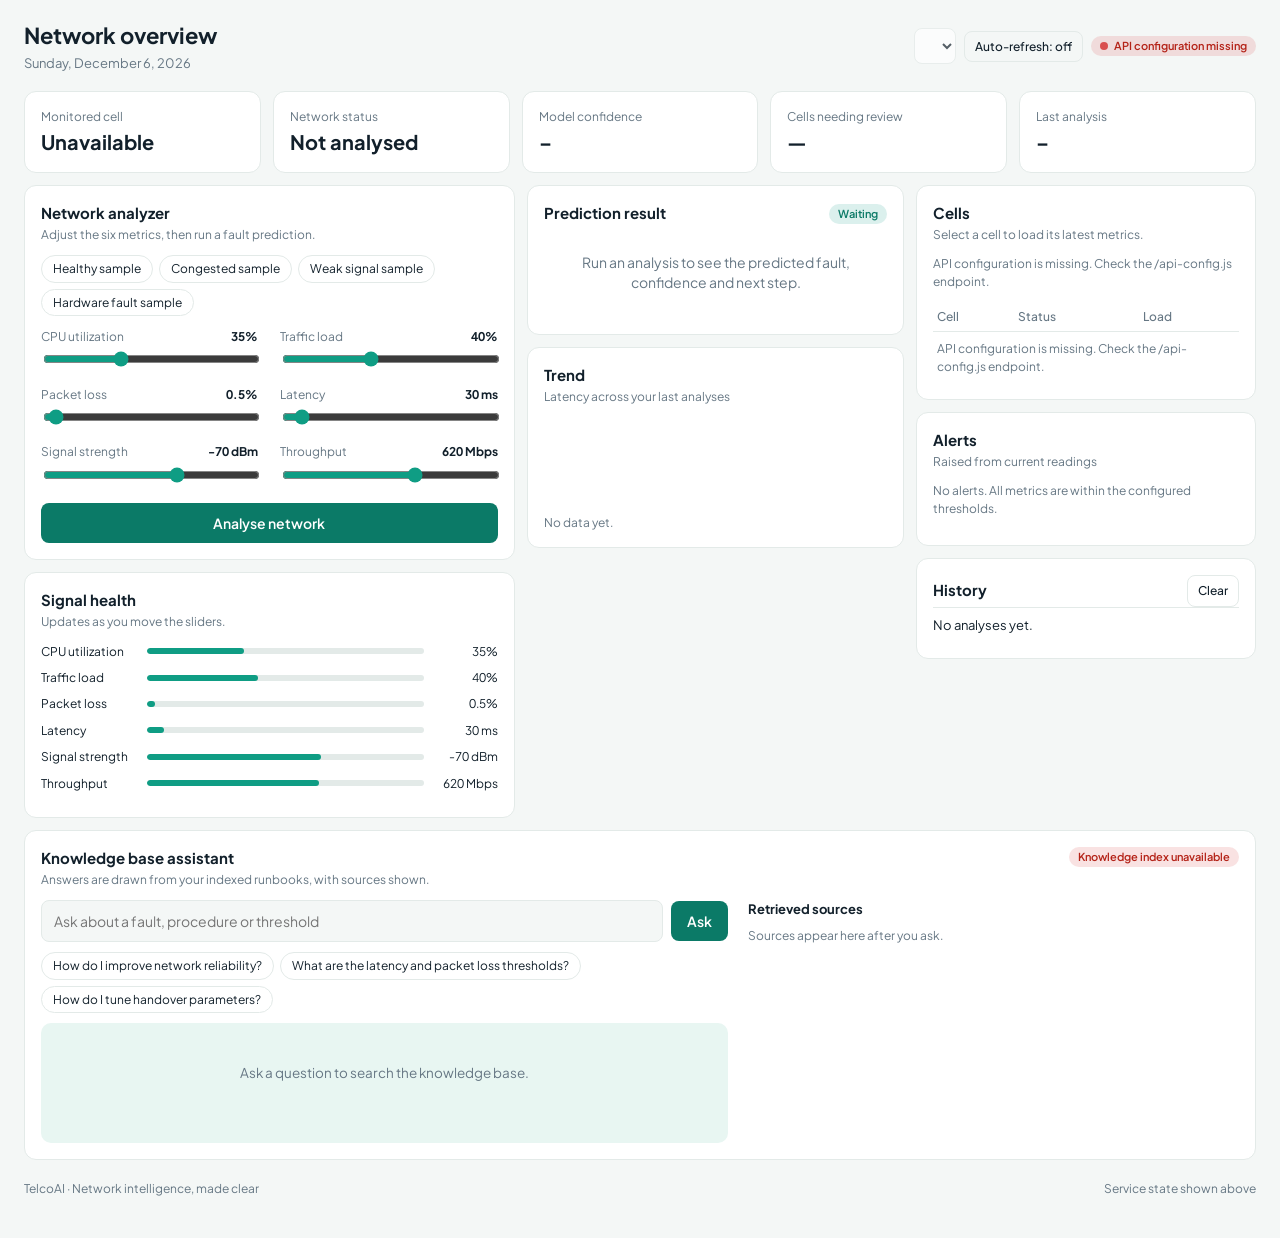
==== commit db77e345: "Update Telecom AI project and frontend" ====
--- a/static/index.html
+++ b/static/index.html
@@ -48,7 +48,7 @@
   </div>
 
   <div class="col">
-    <section class="card" aria-live="polite">
+    <section class="card">
       <div class="row" style="justify-content:space-between"><h2>Prediction result</h2><span id="rPill" class="pill ok">Waiting</span></div>
       <div id="result" aria-live="polite" aria-atomic="true"><div class="empty">Run an analysis to see the predicted fault, confidence and next step.</div></div>
     </section>
--- a/static/styles.css
+++ b/static/styles.css
@@ -1,7 +1,7 @@
-:root{color-scheme:light;--bg:#f4f7f6;--card:#fff;--ink:#12202b;--mute:#667784;--line:#e3eae8;--brand:#0f9d84;--brand-d:#0b7a67;--ok:#0f9d84;--warn:#e19a2f;--bad:#d94f4f;--soft:#e8f6f2;
+:root{color-scheme:light;--bg:#f4f7f6;--card:#fff;--ink:#12202b;--mute:#667784;--line:#e3eae8;--brand:#0f9d84;--brand-d:#0b7a67;--ok:#0f9d84;--warn:#e19a2f;--bad:#d94f4f;--soft:#e8f6f2;--ok-t:#0b7a67;--warn-t:#8a5a00;--bad-t:#b42318;
 box-sizing:border-box;padding-top:env(safe-area-inset-top,0px);padding-bottom:env(safe-area-inset-bottom,0px)}
-@media (prefers-color-scheme:dark){:root:not([data-theme="light"]){color-scheme:dark;--bg:#0e1517;--card:#162024;--ink:#e8f0ee;--mute:#8fa2a8;--line:#24343a;--soft:#12302b}}
-:root[data-theme="dark"]{color-scheme:dark;--bg:#0e1517;--card:#162024;--ink:#e8f0ee;--mute:#8fa2a8;--line:#24343a;--soft:#12302b}
+@media (prefers-color-scheme:dark){:root:not([data-theme="light"]){color-scheme:dark;--bg:#0e1517;--card:#162024;--ink:#e8f0ee;--mute:#8fa2a8;--line:#24343a;--soft:#12302b;--ok-t:#4cd1b6;--warn-t:#f0b45a;--bad-t:#ff8b8b}}
+:root[data-theme="dark"]{color-scheme:dark;--bg:#0e1517;--card:#162024;--ink:#e8f0ee;--mute:#8fa2a8;--line:#24343a;--soft:#12302b;--ok-t:#4cd1b6;--warn-t:#f0b45a;--bad-t:#ff8b8b}
 :root[data-theme="light"]{color-scheme:light}
 *{box-sizing:border-box}html{scroll-padding-top:env(safe-area-inset-top,0px)}
 body{margin:0;background:var(--bg);color:var(--ink);font:14px/1.45 "Plus Jakarta Sans",system-ui,sans-serif}
@@ -12,8 +12,8 @@
 .row{display:flex;gap:8px;align-items:center;flex-wrap:wrap}
 select,button,input[type=text]{font:inherit;color:var(--ink)}
 select{background:var(--card);border:1px solid var(--line);border-radius:8px;padding:7px 10px}
-.btn{background:var(--brand);color:#fff;border:0;border-radius:8px;padding:10px 16px;font-weight:600;cursor:pointer}
-.btn:hover{background:var(--brand-d)}.btn.ghost{background:transparent;color:var(--ink);border:1px solid var(--line);padding:6px 10px;font-weight:500;font-size:12px}
+.btn{background:var(--brand-d);color:#fff;border:0;border-radius:8px;padding:10px 16px;font-weight:600;cursor:pointer}
+.btn:hover{background:#095f50}.btn.ghost{background:transparent;color:var(--ink);border:1px solid var(--line);padding:6px 10px;font-weight:500;font-size:12px}
 .btn.ghost:hover{background:var(--soft)}
 :focus-visible{outline:2px solid var(--brand);outline-offset:2px}
 .card{background:var(--card);border:1px solid var(--line);border-radius:12px;padding:16px}
@@ -35,7 +35,7 @@
 .bars .n{text-align:right;font-variant-numeric:tabular-nums}
 .empty{text-align:center;color:var(--mute);padding:26px 8px}
 .pill{font-size:11px;padding:2px 9px;border-radius:99px;font-weight:600}
-.pill.ok{background:rgba(15,157,132,.15);color:var(--ok)}.pill.warn{background:rgba(225,154,47,.18);color:var(--warn)}.pill.bad{background:rgba(217,79,79,.16);color:var(--bad)}
+.pill.ok{background:rgba(15,157,132,.15);color:var(--ok-t)}.pill.warn{background:rgba(225,154,47,.18);color:var(--warn-t)}.pill.bad{background:rgba(217,79,79,.16);color:var(--bad-t)}
 .fault{font-size:24px;font-weight:700;margin:6px 0}
 .meter{height:8px;background:var(--line);border-radius:9px;overflow:hidden;margin:6px 0 12px}.meter i{display:block;height:100%;background:var(--brand);transition:width .3s}
 .next{background:var(--soft);border-radius:8px;padding:10px 12px;font-size:13px}
@@ -60,4 +60,6 @@
 footer{margin-top:20px;color:var(--mute);font-size:12px;display:flex;justify-content:space-between}
 @media(max-width:1100px){.grid{grid-template-columns:1fr 1fr}.col.third{grid-column:1/-1}.kpis{grid-template-columns:repeat(3,1fr)}}
 @media(max-width:700px){.grid{grid-template-columns:1fr}.kpis{grid-template-columns:1fr 1fr}.sliders{grid-template-columns:1fr}.wrap{padding:14px}}
+.cellbtn{background:none;border:0;padding:0;font-weight:600;text-align:left;cursor:pointer}
+.error-state{color:var(--bad-t)}.confidence-line{justify-content:space-between}
 @media(prefers-reduced-motion:reduce){*{transition:none!important}}
